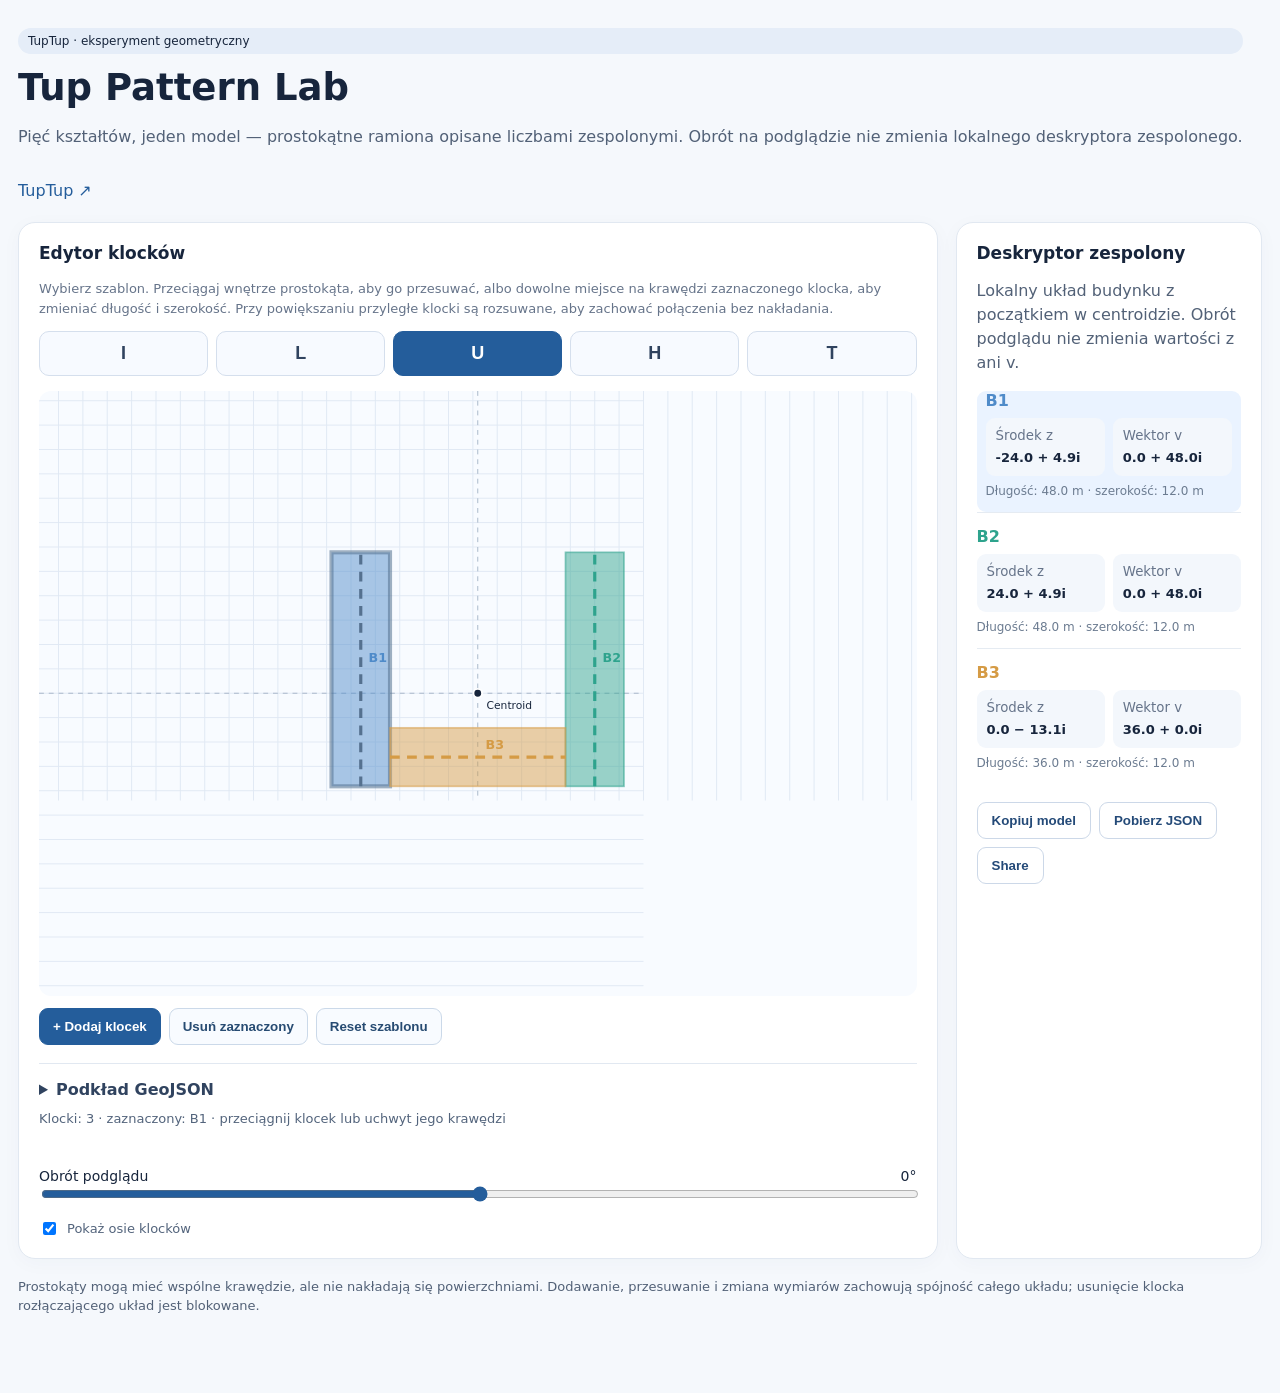
==== pattern-lab/index.html @ 8e028d1f "Add optional subtle GeoJSON polygon background overlay with paste and visibility toggle" ====
<!doctype html>
<html lang="pl"><head><meta charset="utf-8"><meta name="viewport" content="width=device-width,initial-scale=1">
<title>Tup Pattern Lab — klocki zespolone</title>
<style>
:root{font-family:system-ui,-apple-system,Segoe UI,sans-serif;color:#17253c;background:#f5f8fc}*{box-sizing:border-box}body{margin:0}.wrap{max-width:1600px;margin:auto;padding:28px 18px 64px}header{display:flex;align-items:baseline;justify-content:space-between;gap:16px;flex-wrap:wrap}h1{font-size:clamp(25px,4vw,37px);margin:12px 0 5px}p{color:#526177;line-height:1.5}a{color:#245d9b;text-decoration:none}.tag{font-size:12px;background:#e5edf8;padding:6px 10px;border-radius:100px}.layout{display:grid;grid-template-columns:minmax(0,3fr) minmax(290px,1fr);gap:18px;margin-top:22px}.card{background:#fff;border:1px solid #e1e8f1;border-radius:17px;padding:20px;box-shadow:0 4px 20px #1b355b08}.card h2{font-size:17px;margin:0 0 16px}.tabs{display:grid;grid-template-columns:repeat(5,1fr);gap:8px;margin-bottom:15px}.tabs button{border:1px solid #d5dfed;background:#f7faff;padding:11px 4px;border-radius:10px;font-weight:700;font-size:18px;cursor:pointer;color:#30435f}.tabs button.active{background:#245d9b;color:white;border-color:#245d9b}svg{display:block;width:100%;height:auto;-webkit-user-select:none;user-select:none;-webkit-touch-callout:none;min-height:480px;border-radius:12px;background:#f8fbff}.line{display:flex;justify-content:space-between;gap:12px;margin:19px 0 7px;font-size:14px}.line output{font-variant-numeric:tabular-nums;color:#245d9b;font-weight:700}input[type=range]{width:100%;accent-color:#245d9b}label{cursor:pointer}.check{display:flex;align-items:center;gap:8px;margin-top:13px;color:#53647c;font-size:13px}.block{border-top:1px solid #e5ebf2;padding:14px 0}.block:first-child{border-top:0;padding-top:0}.block strong{display:block;margin-bottom:8px}.data{display:grid;grid-template-columns:1fr 1fr;gap:8px}.datum{background:#f3f7fc;border-radius:9px;padding:10px;min-width:0}.datum small{display:block;color:#66748a;margin-bottom:4px}.datum span{font-size:13px;font-weight:650;overflow-wrap:anywhere}.muted{font-size:12px;color:#6c7c91;margin-top:8px}.btn{border:1px solid #ccd8e8;background:#fff;border-radius:9px;padding:10px 14px;cursor:pointer;color:#244a78;font-weight:600}.actions{display:flex;gap:8px;flex-wrap:wrap;margin-top:18px}.foot{font-size:13px;margin-top:18px}@media(max-width:750px){.layout{grid-template-columns:1fr}.wrap{padding-top:16px}.card{padding:16px}}
.toolrow{display:flex;flex-wrap:wrap;gap:8px;margin:12px 0}.toolrow button{border:1px solid #cbd9e9;background:#f8fbff;border-radius:9px;padding:10px 13px;cursor:pointer;color:#274b72;font-weight:650}.toolrow button.primary{background:#245d9b;color:white;border-color:#245d9b}.toolrow button:disabled{opacity:.4;cursor:not-allowed}#scene{touch-action:none;user-select:none;-webkit-user-select:none;cursor:default}#scene *{user-select:none;-webkit-user-select:none}::selection{background:transparent}#scene [data-id]{cursor:grab}#scene.dragging [data-id]{cursor:grabbing}#scene [data-resize]{cursor:ew-resize}#scene [data-resize="n"],#scene [data-resize="s"]{cursor:ns-resize}#scene [data-resize="e"],#scene [data-resize="w"]{cursor:ew-resize}.help{font-size:13px;color:#66748a}.status{font-size:12px;min-height:18px;color:#9c5c16}.value-active{background:#eaf3ff;border-radius:9px;padding-left:9px!important;padding-right:9px!important}.sliderline{display:flex;justify-content:space-between;font-size:14px;margin-top:12px}.selection{font-size:13px;color:#53647c;margin:12px 0}
.geo-panel{margin-top:18px;border-top:1px solid #e1e8f1;padding-top:16px}.geo-panel summary{cursor:pointer;font-weight:650;color:#30435f}.geo-panel textarea{width:100%;min-height:115px;resize:vertical;border:1px solid #d5dfed;border-radius:9px;padding:10px;margin-top:12px;font:12px/1.45 ui-monospace,monospace;background:#fbfcfe}.geo-panel .check{margin:10px 0}.geo-panel .toolrow{margin:8px 0}.geo-hint{font-size:12px;color:#6b7c90}
</style></head><body><div class="wrap">
<header><div><div class="tag">TupTup · eksperyment geometryczny</div><h1>Tup Pattern Lab</h1><p>Pięć kształtów, jeden model — prostokątne ramiona opisane liczbami zespolonymi. Obrót na podglądzie nie zmienia lokalnego deskryptora zespolonego.</p></div><a href="../">TupTup ↗</a></header>
<div class="layout"><section class="card"><h2>Edytor klocków</h2>
<p class="help">Wybierz szablon. Przeciągaj wnętrze prostokąta, aby go przesuwać, albo dowolne miejsce na krawędzi zaznaczonego klocka, aby zmieniać długość i szerokość. Przy powiększaniu przyległe klocki są rozsuwane, aby zachować połączenia bez nakładania.</p>
<div class="tabs" id="tabs"></div>
<svg id="scene" viewBox="0 0 900 620" role="img" aria-label="Edytor rzutu budynku: przeciągaj klocki"></svg>
<div class="toolrow"><button class="primary" id="add">+ Dodaj klocek</button><button id="remove">Usuń zaznaczony</button><button id="reset">Reset szablonu</button></div>
<details class="geo-panel"><summary>Podkład GeoJSON</summary>
<p class="geo-hint">Wklej GeoJSON (Polygon, MultiPolygon, Feature lub FeatureCollection). Geometria zostanie wycentrowana i pokazana w skali metrów, w delikatnej szarości.</p>
<textarea id="geo-input" spellcheck="false" placeholder='Wklej tutaj GeoJSON…'></textarea>
<div class="toolrow"><button id="geo-load">Wczytaj podkład</button><button id="geo-clear">Usuń podkład</button></div>
<label class="check"><input type="checkbox" id="geo-visible" checked> Pokaż podkład</label>
<div class="geo-hint" id="geo-status" aria-live="polite">Brak podkładu.</div>
</details><div class="selection" id="selection"></div><div class="status" id="status" aria-live="polite"></div>
<div class="sliderline"><label for="angle">Obrót podglądu</label><output id="angleValue">0°</output></div>
<input id="angle" type="range" min="-180" max="180" step="1" value="0">
<label class="check"><input id="axes" type="checkbox" checked> Pokaż osie klocków</label>
</section><section class="card"><h2>Deskryptor zespolony</h2><p>Lokalny układ budynku z początkiem w centroidzie. Obrót podglądu nie zmienia wartości z ani v.</p>
<div id="values"></div><div class="actions"><button class="btn" id="copy">Kopiuj model</button><button class="btn" id="json">Pobierz JSON</button><button class="btn" id="share">Share</button></div></section></div>
<p class="foot">Prostokąty mogą mieć wspólne krawędzie, ale nie nakładają się powierzchniami. Dodawanie, przesuwanie i zmiana wymiarów zachowują spójność całego układu; usunięcie klocka rozłączającego układ jest blokowane.</p>
<script>
const templates={
I:[[-6,-24,12,48]],
L:[[-24,-24,12,48],[-12,-24,36,12]],
U:[[-30,-24,12,48],[18,-24,12,48],[-18,-24,36,12]],
H:[[-30,-24,12,48],[18,-24,12,48],[-18,-6,36,12]],
T:[[-6,-24,12,36],[-30,12,60,12]]
};
const colors=['#4f8bc9','#2ea38d','#d59b45','#9565bc','#d67c83','#47a5b6','#8b9c4a'];
let blocks=[],selected=null,nextId=1,shape='U',angle=0,axes=true,drag=null,scale=3,geoRings=[],geoVisible=true;
const svg=document.getElementById('scene');
const fmt=n=>(Math.abs(n)<.05?0:n).toFixed(1);
const complex=(x,y)=>fmt(x)+(y<-.05?' − ':' + ')+fmt(Math.abs(y))+'i';
const eps=1e-6;
function rect(x,y,w,h){return {id:nextId++,x,y,w,h};}
function load(name){shape=name;nextId=1;blocks=templates[name].map(p=>rect(...p));selected=blocks[0].id;drag=null;notice('');render();}
function overlap(a,b){return Math.min(a.x+a.w,b.x+b.w)-Math.max(a.x,b.x)>eps&&Math.min(a.y+a.h,b.y+b.h)-Math.max(a.y,b.y)>eps;}
function adjacent(a,b){const v=Math.min(a.y+a.h,b.y+b.h)-Math.max(a.y,b.y),h=Math.min(a.x+a.w,b.x+b.w)-Math.max(a.x,b.x);
return (v>eps&&(Math.abs(a.x+a.w-b.x)<eps||Math.abs(b.x+b.w-a.x)<eps))||(h>eps&&(Math.abs(a.y+a.h-b.y)<eps||Math.abs(b.y+b.h-a.y)<eps));}
function valid(items){for(let i=0;i<items.length;i++)for(let j=i+1;j<items.length;j++)if(overlap(items[i],items[j]))return false;
if(!items.length)return false;
const seen=new Set([items[0].id]),queue=[items[0]];
while(queue.length){const a=queue.shift();for(const b of items)if(!seen.has(b.id)&&adjacent(a,b)){seen.add(b.id);queue.push(b);}}
return seen.size===items.length;}
function centroid(){let area=0,x=0,y=0;for(const b of blocks){const a=b.w*b.h;area+=a;x+=(b.x+b.w/2)*a;y+=(b.y+b.h/2)*a;}return {x:x/area,y:y/area};}
function model(){const c=centroid();return blocks.map(b=>{const horizontal=b.w>=b.h;return {id:b.id,z:{re:b.x+b.w/2-c.x,im:b.y+b.h/2-c.y},v:{re:horizontal?b.w:0,im:horizontal?0:b.h},width:horizontal?b.h:b.w,rectangle:{x:b.x,y:b.y,w:b.w,h:b.h}};});}
function candidates(moving,others,tx,ty){
const out=[];const push=(x,y)=>{const item={...moving,x,y};if(valid([...others,item]))out.push({x,y,score:(x-tx)**2+(y-ty)**2});};
for(const b of others){
const minY=b.y-moving.h+0.5,maxY=b.y+b.h-0.5;
const minX=b.x-moving.w+0.5,maxX=b.x+b.w-0.5;
if(minY<=maxY){push(b.x-moving.w,Math.max(minY,Math.min(maxY,ty)));push(b.x+b.w,Math.max(minY,Math.min(maxY,ty)));}
if(minX<=maxX){push(Math.max(minX,Math.min(maxX,tx)),b.y-moving.h);push(Math.max(minX,Math.min(maxX,tx)),b.y+b.h);}
}
out.sort((a,b)=>a.score-b.score);return out;
}
function resizeWithPush(originals,id,edge,candidate){
const initial=originals.find(b=>b.id===id),dx=edge==='e'?candidate.w-initial.w:edge==='w'?candidate.x-initial.x:0,dy=edge==='n'?candidate.h-initial.h:edge==='s'?candidate.y-initial.y:0;
const delta=edge==='e'?dx:edge==='w'?dx:edge==='n'?dy:dy;
const axis=(edge==='e'||edge==='w')?'x':'y';
const movingFace=edge==='e'?initial.x+initial.w:edge==='w'?initial.x:edge==='n'?initial.y+initial.h:initial.y;
const side=edge==='e'||edge==='n'?1:-1;
const others=originals.filter(b=>b.id!==id);
const moved=new Set();
const queue=[];
const faceTouch=b=>{
const span=axis==='x'?Math.min(initial.y+initial.h,b.y+b.h)-Math.max(initial.y,b.y):Math.min(initial.x+initial.w,b.x+b.w)-Math.max(initial.x,b.x);
const near=axis==='x'?(side>0?b.x:b.x+b.w):(side>0?b.y:b.y+b.h);
return span>eps&&Math.abs(near-movingFace)<eps;
};
for(const b of others)if(faceTouch(b)){moved.add(b.id);queue.push(b);}
while(queue.length){const current=queue.shift();for(const b of others){if(moved.has(b.id))continue;if(adjacent(current,b)){moved.add(b.id);queue.push(b);}}}
const result=originals.map(b=>b.id===id?{...candidate}:{...b,[axis]:b[axis]+(moved.has(b.id)?delta:0)});
return valid(result)?result:null;
}
function notice(t){document.getElementById('status').textContent=t;}
function color(i){return colors[i%colors.length];}
function parseGeoJSON(text){
if(text.length>2000000)throw Error('Plik jest zbyt duży (limit 2 MB).');
const root=JSON.parse(text),rings=[];
function visit(g){if(!g)return;
switch(g.type){
case 'FeatureCollection':(g.features||[]).forEach(visit);break;
case 'Feature':visit(g.geometry);break;
case 'GeometryCollection':(g.geometries||[]).forEach(visit);break;
case 'Polygon':(g.coordinates||[]).forEach(r=>rings.push(r));break;
case 'MultiPolygon':(g.coordinates||[]).forEach(poly=>poly.forEach(r=>rings.push(r)));break;
default:throw Error('Obsługiwane są wyłącznie geometrie poligonowe.');
}}
visit(root);
if(!rings.length)throw Error('Brak poligonów.');
const all=rings.flat();if(all.length>20000)throw Error('Za dużo punktów (limit 20 000).');
if(all.some(p=>!Array.isArray(p)||p.length<2||!Number.isFinite(p[0])||!Number.isFinite(p[1])))throw Error('Nieprawidłowe współrzędne.');
const minX=Math.min(...all.map(p=>p[0])),maxX=Math.max(...all.map(p=>p[0])),minY=Math.min(...all.map(p=>p[1])),maxY=Math.max(...all.map(p=>p[1]));
const geographic=minX>=-180&&maxX<=180&&minY>=-90&&maxY<=90;
const lat=(minY+maxY)/2*Math.PI/180,fx=geographic?111320*Math.cos(lat):1,fy=geographic?111320:1,cx=(minX+maxX)/2,cy=(minY+maxY)/2;
const result=rings.map(r=>r.map(p=>({x:(p[0]-cx)*fx,y:(p[1]-cy)*fy})));
if(result.some(r=>r.length<3))throw Error('Poligon wymaga co najmniej trzech punktów.');
return result;
}
function geoBounds(){return geoRings.flat();}
document.getElementById('geo-load').onclick=()=>{try{const rings=parseGeoJSON(document.getElementById('geo-input').value);geoRings=rings;geoVisible=true;document.getElementById('geo-visible').checked=true;document.getElementById('geo-status').textContent='Wczytano '+rings.length+' pierścieni. Podkład wycentrowany względem centroidu budynku.';draw();}catch(e){document.getElementById('geo-status').textContent='Błąd: '+e.message;}};
document.getElementById('geo-clear').onclick=()=>{geoRings=[];document.getElementById('geo-input').value='';document.getElementById('geo-status').textContent='Brak podkładu.';draw();};
document.getElementById('geo-visible').onchange=e=>{geoVisible=e.target.checked;draw();};
function draw(){
const c=centroid(),a=angle*Math.PI/180,cs=Math.cos(a),sn=Math.sin(a);
const points=blocks.flatMap(b=>[[b.x,b.y],[b.x+b.w,b.y],[b.x+b.w,b.y+b.h],[b.x,b.y+b.h]].map(([x,y])=>{x-=c.x;y-=c.y;return [x*cs-y*sn,x*sn+y*cs];}));
const overlayPoints=geoVisible?geoBounds().map(p=>[p.x*cs-p.y*sn,p.x*sn+p.y*cs]):[];
const extent=Math.max(40,...points.concat(overlayPoints).flatMap(p=>[Math.abs(p[0])*1.15,Math.abs(p[1])*1.15]));
scale=Math.min(5,275/extent);
let parts=[];
for(let x=20;x<900;x+=25)parts.push('<line x1="'+x+'" y1="0" x2="'+x+'" y2="420" stroke="#e1e9f4"/>');
for(let y=10;y<620;y+=25)parts.push('<line x1="0" y1="'+y+'" x2="620" y2="'+y+'" stroke="#e1e9f4"/>');
parts.push('<line x1="450" y1="0" x2="450" y2="420" stroke="#aab9ca" stroke-dasharray="5 5"/><line x1="0" y1="310" x2="620" y2="310" stroke="#aab9ca" stroke-dasharray="5 5"/>');
parts.push('<g transform="translate(450 310) scale('+scale+' '+(-scale)+') rotate('+angle+') translate('+(-c.x)+' '+(-c.y)+')">');
if(geoVisible&&geoRings.length){
const paths=geoRings.map(r=>r.map((p,i)=>(i?'L':'M')+(p.x+c.x)+' '+(p.y+c.y)).join(' ')+' Z').join(' ');
parts.push('<path d="'+paths+'" fill="#9ca3af" fill-opacity=".13" fill-rule="evenodd" stroke="#8b929c" stroke-opacity=".5" stroke-width=".65" pointer-events="none"/>');
}
blocks.forEach((b,i)=>{const stroke=selected===b.id?'#55718f':color(i),sw=selected===b.id?.85:.35;
parts.push('<rect data-id="'+b.id+'" x="'+b.x+'" y="'+b.y+'" width="'+b.w+'" height="'+b.h+'" fill="'+color(i)+'" fill-opacity=".48" stroke="'+stroke+'" stroke-opacity=".55" stroke-width="'+sw+'"/>');
if(axes){const x=b.x+b.w/2,y=b.y+b.h/2;
parts.push('<line x1="'+(b.w>=b.h?b.x:x)+'" y1="'+(b.w>=b.h?y:b.y)+'" x2="'+(b.w>=b.h?b.x+b.w:x)+'" y2="'+(b.w>=b.h?y:b.y+b.h)+'" stroke="'+stroke+'" stroke-width=".65" stroke-dasharray="2 1.5" pointer-events="none"/>');}
});
const active=blocks.find(b=>b.id===selected);
if(active){const b=active,hit=18/scale;
const edges=[['w',b.x,b.y,b.x,b.y+b.h],['e',b.x+b.w,b.y,b.x+b.w,b.y+b.h],['s',b.x,b.y,b.x+b.w,b.y],['n',b.x,b.y+b.h,b.x+b.w,b.y+b.h]];
for(const [edge,x1,y1,x2,y2] of edges){
parts.push('<line data-resize="'+edge+'" data-id="'+b.id+'" x1="'+x1+'" y1="'+y1+'" x2="'+x2+'" y2="'+y2+'" stroke="transparent" stroke-width="'+hit+'" pointer-events="stroke"/>');
}
}
parts.push('</g>');
blocks.forEach((b,i)=>{const x=b.x+b.w/2-c.x,y=b.y+b.h/2-c.y,rx=x*cs-y*sn,ry=x*sn+y*cs;parts.push('<text x="'+(450+rx*scale+8)+'" y="'+(310-ry*scale-8)+'" font-size="13" font-weight="700" fill="'+color(i)+'" pointer-events="none">B'+b.id+'</text>');});
parts.push('<circle cx="450" cy="310" r="4.5" fill="#17253c" stroke="white" stroke-width="2" pointer-events="none"/><text x="459" y="326" font-size="11" fill="#17253c">Centroid</text>');
svg.innerHTML=parts.join('');
}
function render(){document.getElementById('tabs').innerHTML=Object.keys(templates).map(k=>'<button type="button" data-shape="'+k+'" class="'+(shape===k?'active':'')+'">'+k+'</button>').join('');
document.querySelectorAll('[data-shape]').forEach(b=>b.onclick=()=>load(b.dataset.shape));
document.getElementById('selection').textContent='Klocki: '+blocks.length+' · zaznaczony: B'+selected+' · przeciągnij klocek lub uchwyt jego krawędzi';
document.getElementById('remove').disabled=blocks.length===1;
document.getElementById('angleValue').textContent=angle+'°';
document.getElementById('values').innerHTML=model().map((b,i)=>'<div class="block '+(selected===b.id?'value-active':'')+'"><strong style="color:'+color(i)+'">B'+b.id+'</strong><div class="data"><div class="datum"><small>Środek z</small><span>'+complex(b.z.re,b.z.im)+'</span></div><div class="datum"><small>Wektor v</small><span>'+complex(b.v.re,b.v.im)+'</span></div></div><div class="muted">Długość: '+fmt(Math.hypot(b.v.re,b.v.im))+' m · szerokość: '+fmt(b.width)+' m</div></div>').join('');
draw();}
function point(e,frame){const r=svg.getBoundingClientRect(),sx=(e.clientX-r.left)*900/r.width,sy=(e.clientY-r.top)*620/r.height,c=frame?.center||centroid(),zoom=frame?.scale||scale,x=(sx-450)/zoom,y=-(sy-310)/zoom,a=-(frame?.angle??angle)*Math.PI/180;return {x:x*Math.cos(a)-y*Math.sin(a)+c.x,y:x*Math.sin(a)+y*Math.cos(a)+c.y};}
svg.addEventListener('dragstart',e=>e.preventDefault());
svg.addEventListener('selectstart',e=>e.preventDefault());
svg.addEventListener('pointerdown',e=>{e.preventDefault();const id=Number(e.target.getAttribute('data-id'));if(!id)return;const b=blocks.find(v=>v.id===id);selected=id;const frame={center:centroid(),scale,angle};const p=point(e,frame),edge=e.target.getAttribute('data-resize');
drag={id,frame,start:p,original:{...b},startBlocks:blocks.map(v=>({...v})),mode:edge?'resize':'move',edge,dx:p.x-b.x,dy:p.y-b.y};
svg.setPointerCapture(e.pointerId);svg.classList.add('dragging');notice('');render();});
svg.addEventListener('pointermove',e=>{if(!drag)return;const p=point(e,drag.frame),b=blocks.find(v=>v.id===drag.id),others=blocks.filter(v=>v.id!==b.id);
if(drag.mode==='resize'){
const original=drag.original,deltaX=p.x-drag.start.x,deltaY=p.y-drag.start.y,min=4,step=0.5;
const snap=n=>Math.round(n/step)*step;
const candidate={...original};
switch(drag.edge){
case 'e':candidate.w=Math.max(min,snap(original.w+deltaX));break;
case 'w':candidate.w=Math.max(min,snap(original.w-deltaX));candidate.x=original.x+original.w-candidate.w;break;
case 'n':candidate.h=Math.max(min,snap(original.h+deltaY));break;
case 's':candidate.h=Math.max(min,snap(original.h-deltaY));candidate.y=original.y+original.h-candidate.h;break;
}
const direct=drag.startBlocks.map(v=>v.id===b.id?candidate:{...v});
const updated=valid(direct)?direct:resizeWithPush(drag.startBlocks,b.id,drag.edge,candidate);
if(updated){blocks=updated;notice('');render();}else notice('Nie można zmienić wymiaru bez rozłączenia lub nałożenia klocków.');
return;
}
if(!others.length)return;
const opts=candidates(b,others,p.x-drag.dx,p.y-drag.dy);
if(opts.length){b.x=opts[0].x;b.y=opts[0].y;render();}else notice('Nie można przesunąć: klocki muszą pozostać połączone i nie mogą nachodzić na siebie.');
});
function endDrag(){drag=null;svg.classList.remove('dragging');}
svg.addEventListener('pointerup',endDrag);svg.addEventListener('pointercancel',endDrag);svg.addEventListener('lostpointercapture',endDrag);
document.getElementById('add').onclick=()=>{const base=blocks.find(b=>b.id===selected)||blocks[blocks.length-1],newBlock=rect(base.x+base.w,base.y,12,24);const opts=candidates(newBlock,blocks,newBlock.x,newBlock.y);if(!opts.length){nextId--;notice('Nie znaleziono miejsca na nowy klocek.');return;}newBlock.x=opts[0].x;newBlock.y=opts[0].y;blocks.push(newBlock);selected=newBlock.id;notice('Dodano klocek B'+selected);render();};
document.getElementById('remove').onclick=()=>{if(blocks.length<=1)return;const rest=blocks.filter(b=>b.id!==selected);if(!valid(rest)){notice('Nie można usunąć: pozostałe klocki straciłyby połączenie.');return;}blocks=rest;selected=blocks[0].id;notice('Usunięto klocek.');render();};
document.getElementById('reset').onclick=()=>load(shape);
document.getElementById('angle').oninput=e=>{angle=Number(e.target.value);render();};
document.getElementById('axes').onchange=e=>{axes=e.target.checked;draw();};
document.getElementById('copy').onclick=async()=>{const text=model().map(b=>'B'+b.id+': z='+complex(b.z.re,b.z.im)+', v='+complex(b.v.re,b.v.im)+', w='+b.width).join('\n');try{await navigator.clipboard.writeText(text);notice('Skopiowano model.');}catch{window.prompt('Skopiuj model:',text);}};
document.getElementById('json').onclick=()=>{const data=JSON.stringify({template:shape,blocks:model()},null,2),url=URL.createObjectURL(new Blob([data],{type:'application/json'})),a=document.createElement('a');a.href=url;a.download='tup-pattern.json';a.click();setTimeout(()=>URL.revokeObjectURL(url),1000);};
load('U');
function encodePattern(){return '1;'+model().map(b=>[b.z.re,b.z.im,b.v.re,b.v.im,b.width].map(n=>Number(n.toFixed(8))).join(',')).join(';');}
function decodePattern(){
const raw=decodeURIComponent(location.hash.slice(3)),parts=raw.split(';');
if(parts.shift()!=='1'||parts.length<1||parts.length>100)throw Error('Nieprawidłowy format');
const items=parts.map((p,i)=>{const a=p.split(',').map(Number);if(a.length!==5||a.some(n=>!Number.isFinite(n)||Math.abs(n)>100000))throw Error('Nieprawidłowe dane');const [x,y,vx,vy,width]=a;if(width<4||(Math.abs(vx)>1e-7)===(Math.abs(vy)>1e-7))throw Error('Nieprawidłowy wektor');const w=vx?Math.abs(vx):width,h=vy?Math.abs(vy):width;return {id:i+1,x:x-w/2,y:y-h/2,w,h};});
if(!valid(items))throw Error('Układ nie jest spójny');blocks=items;nextId=items.length+1;selected=items[0].id;shape='custom';angle=0;render();notice('Wczytano układ z linku.');
}
function readPattern(){if(location.hash.startsWith('#p='))try{decodePattern();}catch(e){notice('Błąd linku: '+e.message);}}
document.getElementById('share').onclick=async()=>{const u=new URL(location.href);u.hash='p='+encodeURIComponent(encodePattern());history.replaceState(null,'',u.href);try{if(navigator.share)await navigator.share({title:'Tup Pattern Lab',url:u.href});else await navigator.clipboard.writeText(u.href);notice('Link gotowy do udostępnienia.');}catch(e){if(e.name!=='AbortError')prompt('Skopiuj link:',u.href);}};
window.addEventListener('hashchange',readPattern);
readPattern();
</script></body></html>
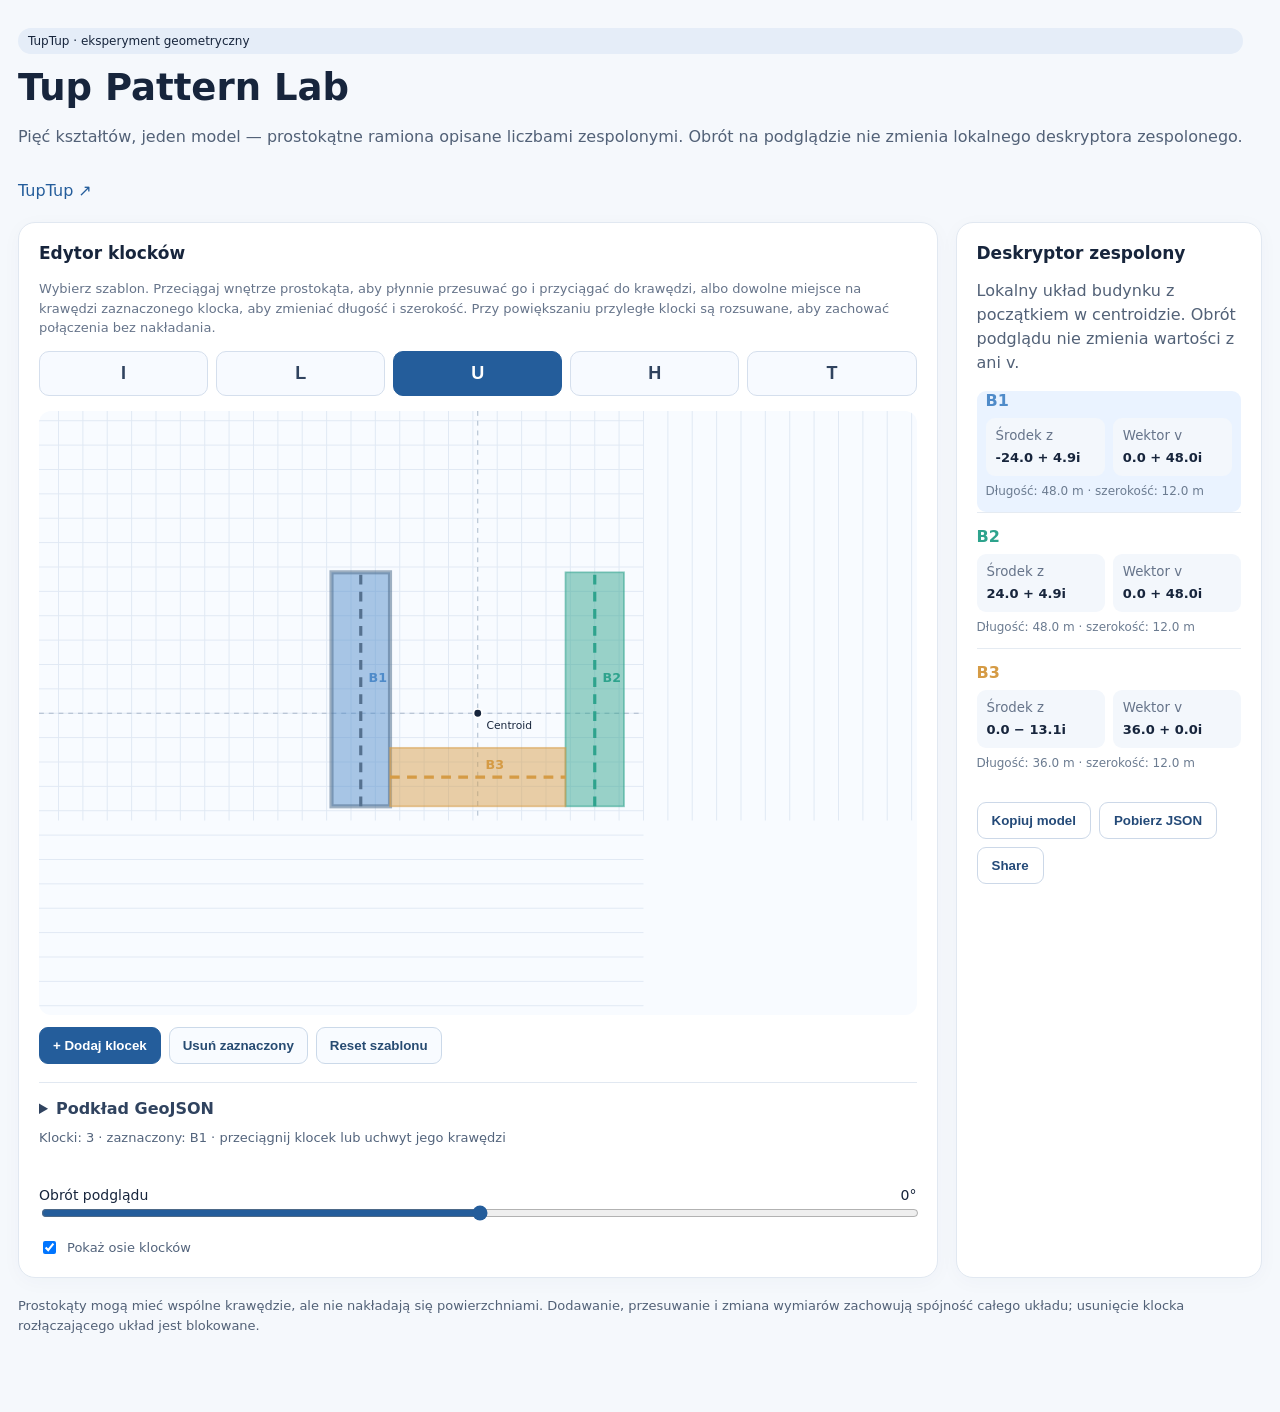
==== commit 7a4e2a81: "Improve block dragging with stable viewport and smoother edge snapping" ====
--- a/pattern-lab/index.html
+++ b/pattern-lab/index.html
@@ -8,7 +8,7 @@
 </style></head><body><div class="wrap">
 <header><div><div class="tag">TupTup · eksperyment geometryczny</div><h1>Tup Pattern Lab</h1><p>Pięć kształtów, jeden model — prostokątne ramiona opisane liczbami zespolonymi. Obrót na podglądzie nie zmienia lokalnego deskryptora zespolonego.</p></div><a href="../">TupTup ↗</a></header>
 <div class="layout"><section class="card"><h2>Edytor klocków</h2>
-<p class="help">Wybierz szablon. Przeciągaj wnętrze prostokąta, aby go przesuwać, albo dowolne miejsce na krawędzi zaznaczonego klocka, aby zmieniać długość i szerokość. Przy powiększaniu przyległe klocki są rozsuwane, aby zachować połączenia bez nakładania.</p>
+<p class="help">Wybierz szablon. Przeciągaj wnętrze prostokąta, aby płynnie przesuwać go i przyciągać do krawędzi, albo dowolne miejsce na krawędzi zaznaczonego klocka, aby zmieniać długość i szerokość. Przy powiększaniu przyległe klocki są rozsuwane, aby zachować połączenia bez nakładania.</p>
 <div class="tabs" id="tabs"></div>
 <svg id="scene" viewBox="0 0 900 620" role="img" aria-label="Edytor rzutu budynku: przeciągaj klocki"></svg>
 <div class="toolrow"><button class="primary" id="add">+ Dodaj klocek</button><button id="remove">Usuń zaznaczony</button><button id="reset">Reset szablonu</button></div>
@@ -52,12 +52,19 @@
 function centroid(){let area=0,x=0,y=0;for(const b of blocks){const a=b.w*b.h;area+=a;x+=(b.x+b.w/2)*a;y+=(b.y+b.h/2)*a;}return {x:x/area,y:y/area};}
 function model(){const c=centroid();return blocks.map(b=>{const horizontal=b.w>=b.h;return {id:b.id,z:{re:b.x+b.w/2-c.x,im:b.y+b.h/2-c.y},v:{re:horizontal?b.w:0,im:horizontal?0:b.h},width:horizontal?b.h:b.w,rectangle:{x:b.x,y:b.y,w:b.w,h:b.h}};});}
 function candidates(moving,others,tx,ty){
-const out=[];const push=(x,y)=>{const item={...moving,x,y};if(valid([...others,item]))out.push({x,y,score:(x-tx)**2+(y-ty)**2});};
+const out=[],seen=new Set();
+function push(x,y){const key=x.toFixed(5)+','+y.toFixed(5);if(seen.has(key))return;seen.add(key);const item={...moving,x,y};if(valid([...others,item]))out.push({x,y,score:(x-tx)**2+(y-ty)**2});}
 for(const b of others){
-const minY=b.y-moving.h+0.5,maxY=b.y+b.h-0.5;
-const minX=b.x-moving.w+0.5,maxX=b.x+b.w-0.5;
-if(minY<=maxY){push(b.x-moving.w,Math.max(minY,Math.min(maxY,ty)));push(b.x+b.w,Math.max(minY,Math.min(maxY,ty)));}
-if(minX<=maxX){push(Math.max(minX,Math.min(maxX,tx)),b.y-moving.h);push(Math.max(minX,Math.min(maxX,tx)),b.y+b.h);}
+const minY=b.y-moving.h+0.01,maxY=b.y+b.h-0.01;
+const minX=b.x-moving.w+0.01,maxX=b.x+b.w-0.01;
+if(minY<=maxY)for(const x of [b.x-moving.w,b.x+b.w]){
+push(x,Math.max(minY,Math.min(maxY,ty)));
+for(const y of [b.y,b.y+b.h-moving.h,minY,maxY])if(y>=minY&&y<=maxY)push(x,y);
+}
+if(minX<=maxX)for(const y of [b.y-moving.h,b.y+b.h]){
+push(Math.max(minX,Math.min(maxX,tx)),y);
+for(const x of [b.x,b.x+b.w-moving.w,minX,maxX])if(x>=minX&&x<=maxX)push(x,y);
+}
 }
 out.sort((a,b)=>a.score-b.score);return out;
 }
@@ -110,11 +117,11 @@
 document.getElementById('geo-clear').onclick=()=>{geoRings=[];document.getElementById('geo-input').value='';document.getElementById('geo-status').textContent='Brak podkładu.';draw();};
 document.getElementById('geo-visible').onchange=e=>{geoVisible=e.target.checked;draw();};
 function draw(){
-const c=centroid(),a=angle*Math.PI/180,cs=Math.cos(a),sn=Math.sin(a);
+const c=drag?.frame?.center||centroid(),a=angle*Math.PI/180,cs=Math.cos(a),sn=Math.sin(a);
 const points=blocks.flatMap(b=>[[b.x,b.y],[b.x+b.w,b.y],[b.x+b.w,b.y+b.h],[b.x,b.y+b.h]].map(([x,y])=>{x-=c.x;y-=c.y;return [x*cs-y*sn,x*sn+y*cs];}));
 const overlayPoints=geoVisible?geoBounds().map(p=>[p.x*cs-p.y*sn,p.x*sn+p.y*cs]):[];
 const extent=Math.max(40,...points.concat(overlayPoints).flatMap(p=>[Math.abs(p[0])*1.15,Math.abs(p[1])*1.15]));
-scale=Math.min(5,275/extent);
+scale=drag?.frame?.scale||Math.min(5,275/extent);
 let parts=[];
 for(let x=20;x<900;x+=25)parts.push('<line x1="'+x+'" y1="0" x2="'+x+'" y2="420" stroke="#e1e9f4"/>');
 for(let y=10;y<620;y+=25)parts.push('<line x1="0" y1="'+y+'" x2="620" y2="'+y+'" stroke="#e1e9f4"/>');
@@ -171,10 +178,12 @@
 return;
 }
 if(!others.length)return;
-const opts=candidates(b,others,p.x-drag.dx,p.y-drag.dy);
-if(opts.length){b.x=opts[0].x;b.y=opts[0].y;render();}else notice('Nie można przesunąć: klocki muszą pozostać połączone i nie mogą nachodzić na siebie.');
+const tx=p.x-drag.dx,ty=p.y-drag.dy;
+const opts=candidates(b,others,tx,ty);
+if(opts.length){const best=opts[0];b.x=best.x;b.y=best.y;notice('');render();}
+else notice('Brak położenia zachowującego spójność klocków.');
 });
-function endDrag(){drag=null;svg.classList.remove('dragging');}
+function endDrag(){if(!drag)return;drag=null;svg.classList.remove('dragging');render();}
 svg.addEventListener('pointerup',endDrag);svg.addEventListener('pointercancel',endDrag);svg.addEventListener('lostpointercapture',endDrag);
 document.getElementById('add').onclick=()=>{const base=blocks.find(b=>b.id===selected)||blocks[blocks.length-1],newBlock=rect(base.x+base.w,base.y,12,24);const opts=candidates(newBlock,blocks,newBlock.x,newBlock.y);if(!opts.length){nextId--;notice('Nie znaleziono miejsca na nowy klocek.');return;}newBlock.x=opts[0].x;newBlock.y=opts[0].y;blocks.push(newBlock);selected=newBlock.id;notice('Dodano klocek B'+selected);render();};
 document.getElementById('remove').onclick=()=>{if(blocks.length<=1)return;const rest=blocks.filter(b=>b.id!==selected);if(!valid(rest)){notice('Nie można usunąć: pozostałe klocki straciłyby połączenie.');return;}blocks=rest;selected=blocks[0].id;notice('Usunięto klocek.');render();};
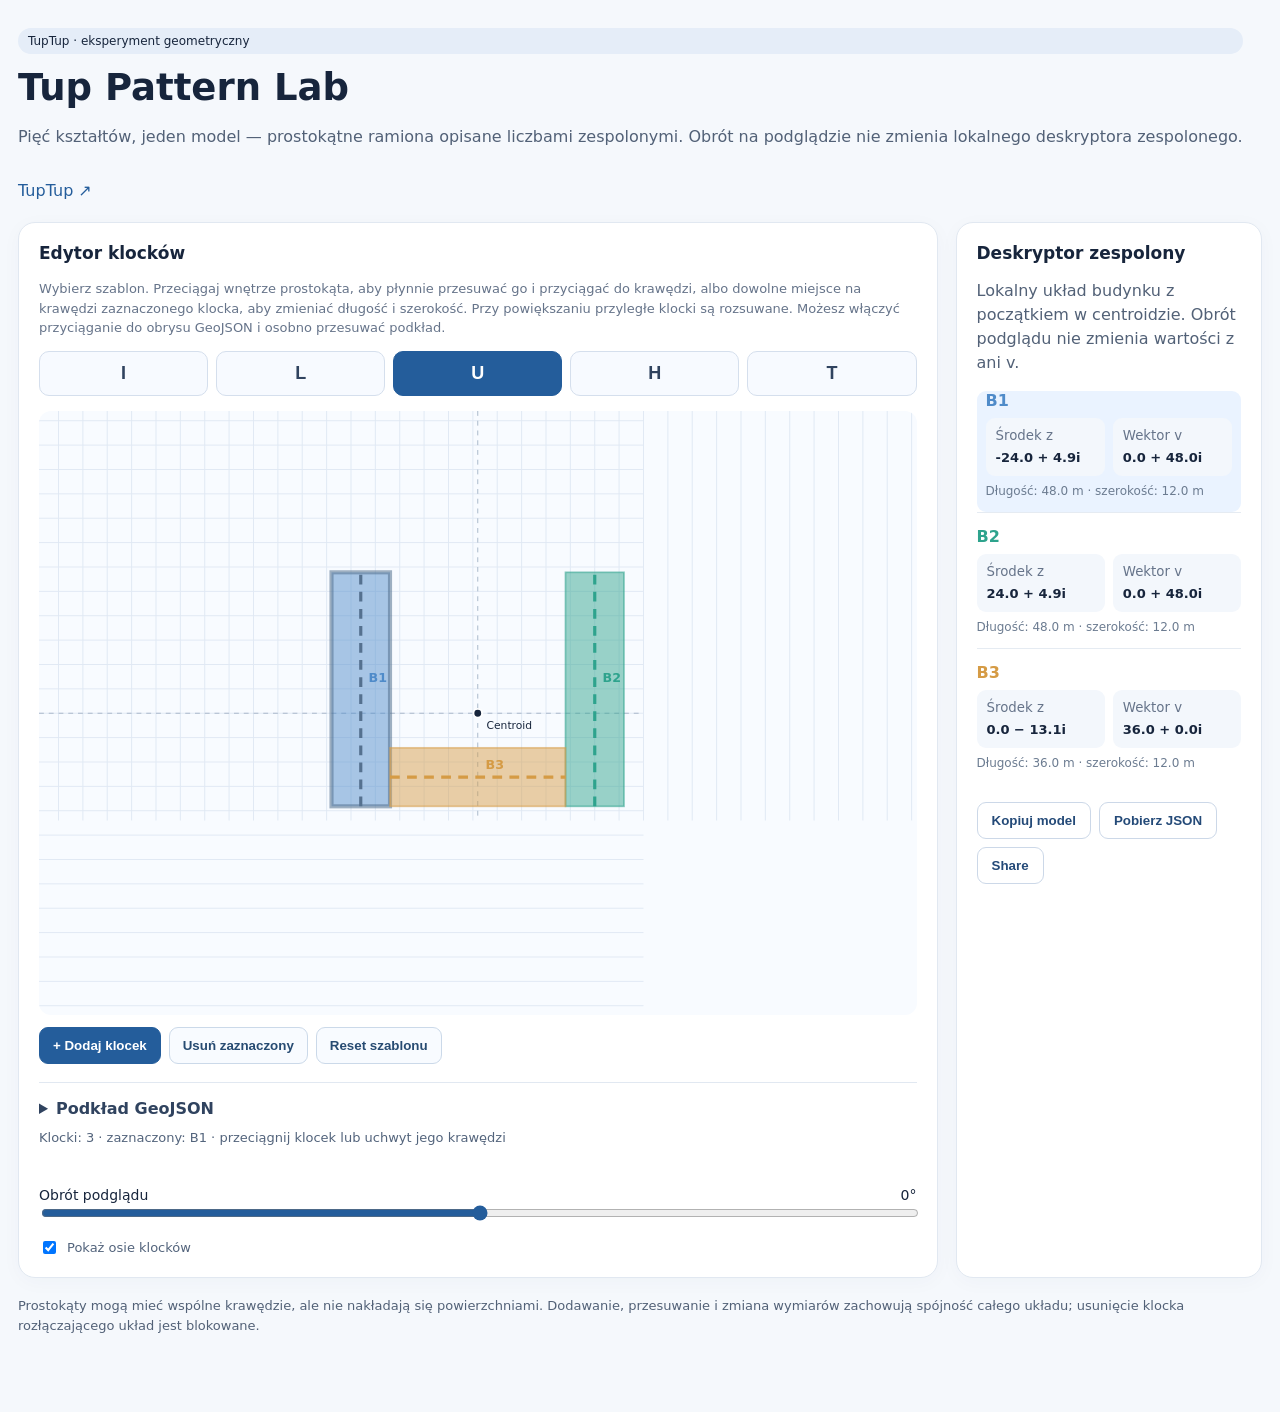
==== commit ba89a03b: "Add GeoJSON edge snapping and draggable overlay positioning" ====
--- a/pattern-lab/index.html
+++ b/pattern-lab/index.html
@@ -8,7 +8,7 @@
 </style></head><body><div class="wrap">
 <header><div><div class="tag">TupTup · eksperyment geometryczny</div><h1>Tup Pattern Lab</h1><p>Pięć kształtów, jeden model — prostokątne ramiona opisane liczbami zespolonymi. Obrót na podglądzie nie zmienia lokalnego deskryptora zespolonego.</p></div><a href="../">TupTup ↗</a></header>
 <div class="layout"><section class="card"><h2>Edytor klocków</h2>
-<p class="help">Wybierz szablon. Przeciągaj wnętrze prostokąta, aby płynnie przesuwać go i przyciągać do krawędzi, albo dowolne miejsce na krawędzi zaznaczonego klocka, aby zmieniać długość i szerokość. Przy powiększaniu przyległe klocki są rozsuwane, aby zachować połączenia bez nakładania.</p>
+<p class="help">Wybierz szablon. Przeciągaj wnętrze prostokąta, aby płynnie przesuwać go i przyciągać do krawędzi, albo dowolne miejsce na krawędzi zaznaczonego klocka, aby zmieniać długość i szerokość. Przy powiększaniu przyległe klocki są rozsuwane. Możesz włączyć przyciąganie do obrysu GeoJSON i osobno przesuwać podkład.</p>
 <div class="tabs" id="tabs"></div>
 <svg id="scene" viewBox="0 0 900 620" role="img" aria-label="Edytor rzutu budynku: przeciągaj klocki"></svg>
 <div class="toolrow"><button class="primary" id="add">+ Dodaj klocek</button><button id="remove">Usuń zaznaczony</button><button id="reset">Reset szablonu</button></div>
@@ -17,6 +17,8 @@
 <textarea id="geo-input" spellcheck="false" placeholder='Wklej tutaj GeoJSON…'></textarea>
 <div class="toolrow"><button id="geo-load">Wczytaj podkład</button><button id="geo-clear">Usuń podkład</button></div>
 <label class="check"><input type="checkbox" id="geo-visible" checked> Pokaż podkład</label>
+<label class="check"><input type="checkbox" id="geo-snap" checked> Przyciągaj klocki do GeoJSON (1 m)</label>
+<label class="check"><input type="checkbox" id="geo-move"> Przesuwaj podkład myszą (tryb podkładu)</label>
 <div class="geo-hint" id="geo-status" aria-live="polite">Brak podkładu.</div>
 </details><div class="selection" id="selection"></div><div class="status" id="status" aria-live="polite"></div>
 <div class="sliderline"><label for="angle">Obrót podglądu</label><output id="angleValue">0°</output></div>
@@ -34,7 +36,7 @@
 T:[[-6,-24,12,36],[-30,12,60,12]]
 };
 const colors=['#4f8bc9','#2ea38d','#d59b45','#9565bc','#d67c83','#47a5b6','#8b9c4a'];
-let blocks=[],selected=null,nextId=1,shape='U',angle=0,axes=true,drag=null,scale=3,geoRings=[],geoVisible=true;
+let blocks=[],selected=null,nextId=1,shape='U',angle=0,axes=true,drag=null,scale=3,geoRings=[],geoVisible=true,geoSnap=true,geoMove=false,geoOffset={x:0,y:0};
 const svg=document.getElementById('scene');
 const fmt=n=>(Math.abs(n)<.05?0:n).toFixed(1);
 const complex=(x,y)=>fmt(x)+(y<-.05?' − ':' + ')+fmt(Math.abs(y))+'i';
@@ -112,10 +114,40 @@
 if(result.some(r=>r.length<3))throw Error('Poligon wymaga co najmniej trzech punktów.');
 return result;
 }
-function geoBounds(){return geoRings.flat();}
-document.getElementById('geo-load').onclick=()=>{try{const rings=parseGeoJSON(document.getElementById('geo-input').value);geoRings=rings;geoVisible=true;document.getElementById('geo-visible').checked=true;document.getElementById('geo-status').textContent='Wczytano '+rings.length+' pierścieni. Podkład wycentrowany względem centroidu budynku.';draw();}catch(e){document.getElementById('geo-status').textContent='Błąd: '+e.message;}};
-document.getElementById('geo-clear').onclick=()=>{geoRings=[];document.getElementById('geo-input').value='';document.getElementById('geo-status').textContent='Brak podkładu.';draw();};
+function geoBounds(){return geoRings.flat().map(p=>({x:p.x+geoOffset.x,y:p.y+geoOffset.y}));}
+function geoSnapRect(candidate,others,edge){
+if(!geoSnap||!geoVisible||!geoRings.length)return candidate;
+const tol=1,segments=[];
+for(const ring of geoRings)for(let i=0;i<ring.length;i++){
+const a=ring[i],b=ring[(i+1)%ring.length];
+segments.push([{x:a.x+geoOffset.x,y:a.y+geoOffset.y},{x:b.x+geoOffset.x,y:b.y+geoOffset.y}]);
+}
+const results=[{...candidate}];
+for(const [a,b] of segments){
+if(Math.abs(a.x-b.x)<0.15){
+const x=(a.x+b.x)/2,min=Math.min(a.y,b.y),max=Math.max(a.y,b.y);
+if(Math.min(candidate.y+candidate.h,max)-Math.max(candidate.y,min)<=0)continue;
+for(const side of ['w','e']){if(edge&&edge!==side)continue;const current=side==='w'?candidate.x:candidate.x+candidate.w,d=x-current;if(Math.abs(d)>tol)continue;
+const next={...candidate};if(edge==='w'){next.x+=d;next.w-=d;}else if(edge==='e')next.w+=d;else next.x+=d;
+if(next.w>=4&&valid([...others,next]))results.push(next);
+}
+}
+if(Math.abs(a.y-b.y)<0.15){
+const y=(a.y+b.y)/2,min=Math.min(a.x,b.x),max=Math.max(a.x,b.x);
+if(Math.min(candidate.x+candidate.w,max)-Math.max(candidate.x,min)<=0)continue;
+for(const side of ['s','n']){if(edge&&edge!==side)continue;const current=side==='s'?candidate.y:candidate.y+candidate.h,d=y-current;if(Math.abs(d)>tol)continue;
+const next={...candidate};if(edge==='s'){next.y+=d;next.h-=d;}else if(edge==='n')next.h+=d;else next.y+=d;
+if(next.h>=4&&valid([...others,next]))results.push(next);
+}
+}
+}
+return results.length>1?results.slice(1).sort((a,b)=>Math.abs(a.x-candidate.x)+Math.abs(a.y-candidate.y)+Math.abs(a.w-candidate.w)+Math.abs(a.h-candidate.h)-Math.abs(b.x-candidate.x)-Math.abs(b.y-candidate.y)-Math.abs(b.w-candidate.w)-Math.abs(b.h-candidate.h))[0]:candidate;
+}
+document.getElementById('geo-load').onclick=()=>{try{const rings=parseGeoJSON(document.getElementById('geo-input').value);geoRings=rings;geoOffset={x:0,y:0};geoVisible=true;document.getElementById('geo-visible').checked=true;document.getElementById('geo-status').textContent='Wczytano '+rings.length+' pierścieni. Podkład wycentrowany względem centroidu budynku.';draw();}catch(e){document.getElementById('geo-status').textContent='Błąd: '+e.message;}};
+document.getElementById('geo-clear').onclick=()=>{geoRings=[];geoOffset={x:0,y:0};document.getElementById('geo-input').value='';document.getElementById('geo-status').textContent='Brak podkładu.';draw();};
 document.getElementById('geo-visible').onchange=e=>{geoVisible=e.target.checked;draw();};
+document.getElementById('geo-snap').onchange=e=>{geoSnap=e.target.checked;};
+document.getElementById('geo-move').onchange=e=>{geoMove=e.target.checked;svg.style.cursor=geoMove?'move':'default';document.getElementById('geo-status').textContent=geoMove?'Przeciągnij puste miejsce na obszarze roboczym, aby przesunąć podkład.':'Tryb edycji klocków.';};
 function draw(){
 const c=drag?.frame?.center||centroid(),a=angle*Math.PI/180,cs=Math.cos(a),sn=Math.sin(a);
 const points=blocks.flatMap(b=>[[b.x,b.y],[b.x+b.w,b.y],[b.x+b.w,b.y+b.h],[b.x,b.y+b.h]].map(([x,y])=>{x-=c.x;y-=c.y;return [x*cs-y*sn,x*sn+y*cs];}));
@@ -128,7 +160,7 @@
 parts.push('<line x1="450" y1="0" x2="450" y2="420" stroke="#aab9ca" stroke-dasharray="5 5"/><line x1="0" y1="310" x2="620" y2="310" stroke="#aab9ca" stroke-dasharray="5 5"/>');
 parts.push('<g transform="translate(450 310) scale('+scale+' '+(-scale)+') rotate('+angle+') translate('+(-c.x)+' '+(-c.y)+')">');
 if(geoVisible&&geoRings.length){
-const paths=geoRings.map(r=>r.map((p,i)=>(i?'L':'M')+(p.x+c.x)+' '+(p.y+c.y)).join(' ')+' Z').join(' ');
+const paths=geoRings.map(r=>r.map((p,i)=>(i?'L':'M')+(p.x+geoOffset.x+c.x)+' '+(p.y+geoOffset.y+c.y)).join(' ')+' Z').join(' ');
 parts.push('<path d="'+paths+'" fill="#9ca3af" fill-opacity=".13" fill-rule="evenodd" stroke="#8b929c" stroke-opacity=".5" stroke-width=".65" pointer-events="none"/>');
 }
 blocks.forEach((b,i)=>{const stroke=selected===b.id?'#55718f':color(i),sw=selected===b.id?.85:.35;
@@ -158,10 +190,10 @@
 function point(e,frame){const r=svg.getBoundingClientRect(),sx=(e.clientX-r.left)*900/r.width,sy=(e.clientY-r.top)*620/r.height,c=frame?.center||centroid(),zoom=frame?.scale||scale,x=(sx-450)/zoom,y=-(sy-310)/zoom,a=-(frame?.angle??angle)*Math.PI/180;return {x:x*Math.cos(a)-y*Math.sin(a)+c.x,y:x*Math.sin(a)+y*Math.cos(a)+c.y};}
 svg.addEventListener('dragstart',e=>e.preventDefault());
 svg.addEventListener('selectstart',e=>e.preventDefault());
-svg.addEventListener('pointerdown',e=>{e.preventDefault();const id=Number(e.target.getAttribute('data-id'));if(!id)return;const b=blocks.find(v=>v.id===id);selected=id;const frame={center:centroid(),scale,angle};const p=point(e,frame),edge=e.target.getAttribute('data-resize');
+svg.addEventListener('pointerdown',e=>{e.preventDefault();const id=Number(e.target.getAttribute('data-id'));if(geoMove&&geoRings.length&&!id){const frame={center:centroid(),scale,angle};drag={mode:'geo',frame,start:point(e,frame),offset:{...geoOffset}};svg.setPointerCapture(e.pointerId);return;}if(!id)return;const b=blocks.find(v=>v.id===id);selected=id;const frame={center:centroid(),scale,angle};const p=point(e,frame),edge=e.target.getAttribute('data-resize');
 drag={id,frame,start:p,original:{...b},startBlocks:blocks.map(v=>({...v})),mode:edge?'resize':'move',edge,dx:p.x-b.x,dy:p.y-b.y};
 svg.setPointerCapture(e.pointerId);svg.classList.add('dragging');notice('');render();});
-svg.addEventListener('pointermove',e=>{if(!drag)return;const p=point(e,drag.frame),b=blocks.find(v=>v.id===drag.id),others=blocks.filter(v=>v.id!==b.id);
+svg.addEventListener('pointermove',e=>{if(!drag)return;const p=point(e,drag.frame);if(drag.mode==='geo'){geoOffset={x:drag.offset.x+p.x-drag.start.x,y:drag.offset.y+p.y-drag.start.y};draw();return;}const b=blocks.find(v=>v.id===drag.id),others=blocks.filter(v=>v.id!==b.id);
 if(drag.mode==='resize'){
 const original=drag.original,deltaX=p.x-drag.start.x,deltaY=p.y-drag.start.y,min=4,step=0.5;
 const snap=n=>Math.round(n/step)*step;
@@ -173,14 +205,14 @@
 case 's':candidate.h=Math.max(min,snap(original.h-deltaY));candidate.y=original.y+original.h-candidate.h;break;
 }
 const direct=drag.startBlocks.map(v=>v.id===b.id?candidate:{...v});
-const updated=valid(direct)?direct:resizeWithPush(drag.startBlocks,b.id,drag.edge,candidate);
+let updated=valid(direct)?direct:resizeWithPush(drag.startBlocks,b.id,drag.edge,candidate);if(updated){const current=updated.find(v=>v.id===b.id),snapped=geoSnapRect(current,updated.filter(v=>v.id!==b.id),drag.edge);if(snapped!==current){const adjusted=updated.map(v=>v.id===b.id?snapped:v);if(valid(adjusted))updated=adjusted;}}
 if(updated){blocks=updated;notice('');render();}else notice('Nie można zmienić wymiaru bez rozłączenia lub nałożenia klocków.');
 return;
 }
 if(!others.length)return;
 const tx=p.x-drag.dx,ty=p.y-drag.dy;
 const opts=candidates(b,others,tx,ty);
-if(opts.length){const best=opts[0];b.x=best.x;b.y=best.y;notice('');render();}
+if(opts.length){const best=opts[0],snapped=geoSnapRect({...b,x:best.x,y:best.y},others,null);b.x=snapped.x;b.y=snapped.y;notice('');render();}
 else notice('Brak położenia zachowującego spójność klocków.');
 });
 function endDrag(){if(!drag)return;drag=null;svg.classList.remove('dragging');render();}
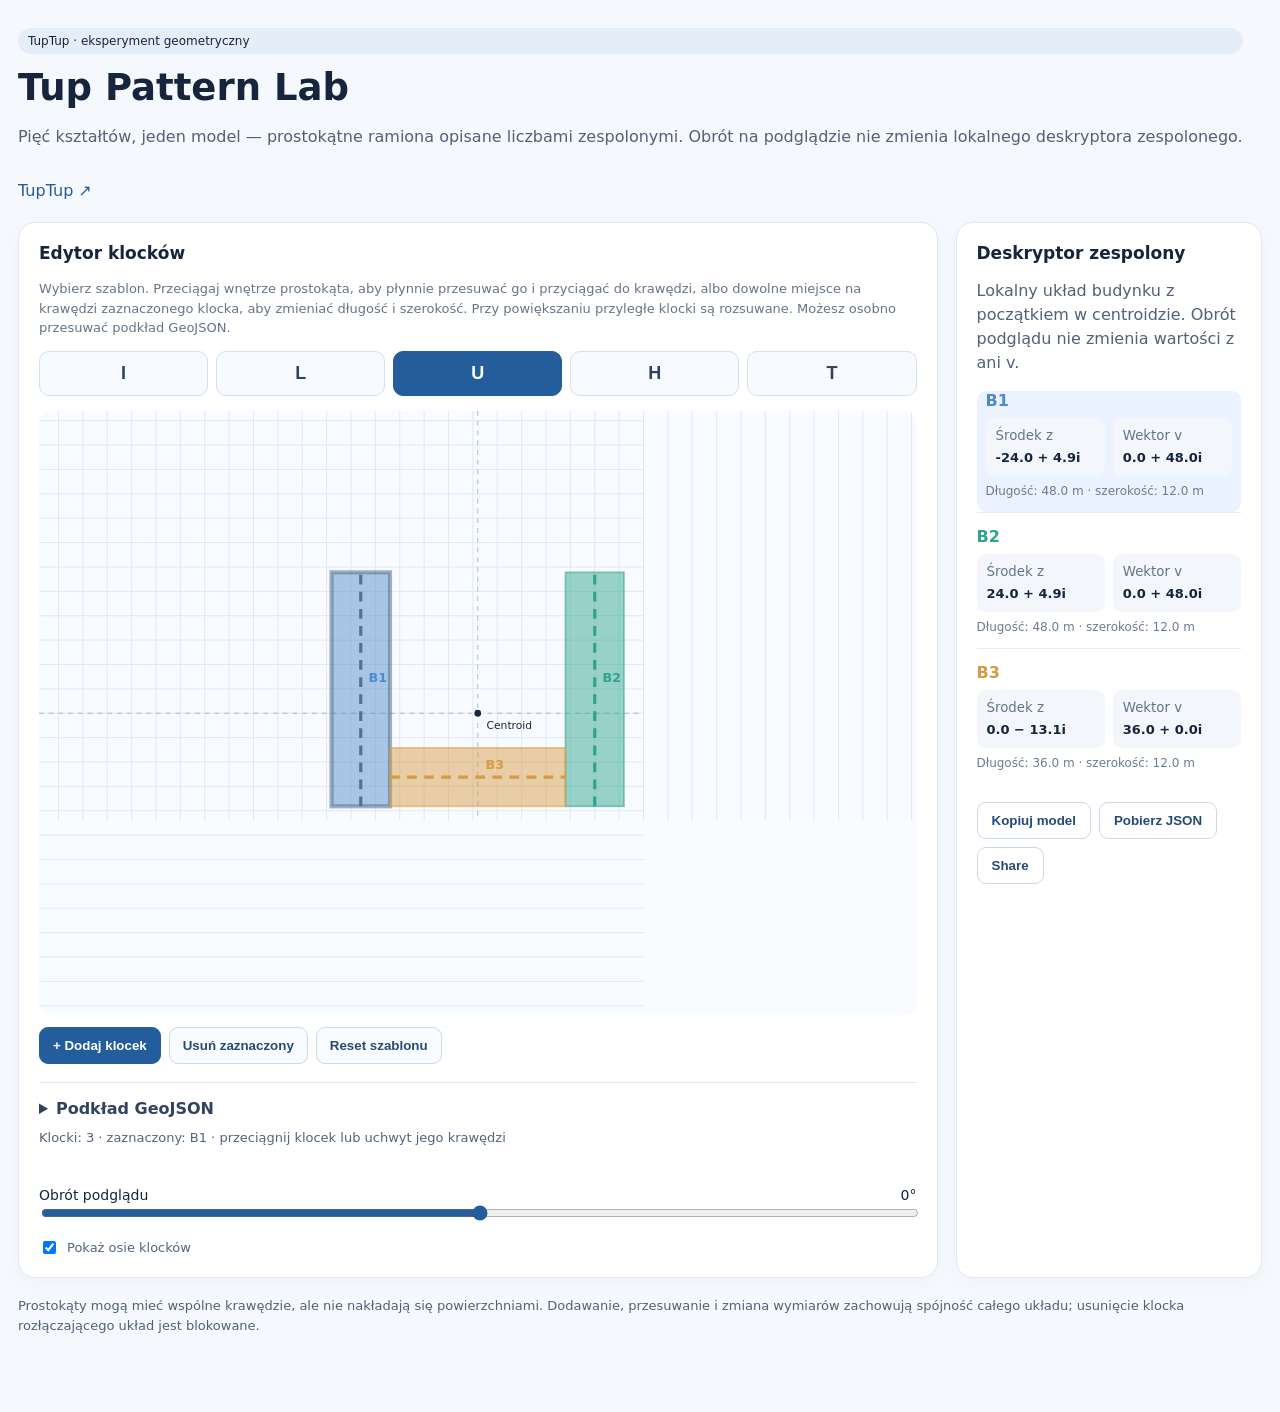
==== commit c4481965: "Remove GeoJSON snapping while retaining draggable background" ====
--- a/pattern-lab/index.html
+++ b/pattern-lab/index.html
@@ -8,7 +8,7 @@
 </style></head><body><div class="wrap">
 <header><div><div class="tag">TupTup · eksperyment geometryczny</div><h1>Tup Pattern Lab</h1><p>Pięć kształtów, jeden model — prostokątne ramiona opisane liczbami zespolonymi. Obrót na podglądzie nie zmienia lokalnego deskryptora zespolonego.</p></div><a href="../">TupTup ↗</a></header>
 <div class="layout"><section class="card"><h2>Edytor klocków</h2>
-<p class="help">Wybierz szablon. Przeciągaj wnętrze prostokąta, aby płynnie przesuwać go i przyciągać do krawędzi, albo dowolne miejsce na krawędzi zaznaczonego klocka, aby zmieniać długość i szerokość. Przy powiększaniu przyległe klocki są rozsuwane. Możesz włączyć przyciąganie do obrysu GeoJSON i osobno przesuwać podkład.</p>
+<p class="help">Wybierz szablon. Przeciągaj wnętrze prostokąta, aby płynnie przesuwać go i przyciągać do krawędzi, albo dowolne miejsce na krawędzi zaznaczonego klocka, aby zmieniać długość i szerokość. Przy powiększaniu przyległe klocki są rozsuwane. Możesz osobno przesuwać podkład GeoJSON.</p>
 <div class="tabs" id="tabs"></div>
 <svg id="scene" viewBox="0 0 900 620" role="img" aria-label="Edytor rzutu budynku: przeciągaj klocki"></svg>
 <div class="toolrow"><button class="primary" id="add">+ Dodaj klocek</button><button id="remove">Usuń zaznaczony</button><button id="reset">Reset szablonu</button></div>
@@ -17,7 +17,7 @@
 <textarea id="geo-input" spellcheck="false" placeholder='Wklej tutaj GeoJSON…'></textarea>
 <div class="toolrow"><button id="geo-load">Wczytaj podkład</button><button id="geo-clear">Usuń podkład</button></div>
 <label class="check"><input type="checkbox" id="geo-visible" checked> Pokaż podkład</label>
-<label class="check"><input type="checkbox" id="geo-snap" checked> Przyciągaj klocki do GeoJSON (1 m)</label>
+
 <label class="check"><input type="checkbox" id="geo-move"> Przesuwaj podkład myszą (tryb podkładu)</label>
 <div class="geo-hint" id="geo-status" aria-live="polite">Brak podkładu.</div>
 </details><div class="selection" id="selection"></div><div class="status" id="status" aria-live="polite"></div>
@@ -36,7 +36,7 @@
 T:[[-6,-24,12,36],[-30,12,60,12]]
 };
 const colors=['#4f8bc9','#2ea38d','#d59b45','#9565bc','#d67c83','#47a5b6','#8b9c4a'];
-let blocks=[],selected=null,nextId=1,shape='U',angle=0,axes=true,drag=null,scale=3,geoRings=[],geoVisible=true,geoSnap=true,geoMove=false,geoOffset={x:0,y:0};
+let blocks=[],selected=null,nextId=1,shape='U',angle=0,axes=true,drag=null,scale=3,geoRings=[],geoVisible=true,geoMove=false,geoOffset={x:0,y:0};
 const svg=document.getElementById('scene');
 const fmt=n=>(Math.abs(n)<.05?0:n).toFixed(1);
 const complex=(x,y)=>fmt(x)+(y<-.05?' − ':' + ')+fmt(Math.abs(y))+'i';
@@ -115,38 +115,10 @@
 return result;
 }
 function geoBounds(){return geoRings.flat().map(p=>({x:p.x+geoOffset.x,y:p.y+geoOffset.y}));}
-function geoSnapRect(candidate,others,edge){
-if(!geoSnap||!geoVisible||!geoRings.length)return candidate;
-const tol=1,segments=[];
-for(const ring of geoRings)for(let i=0;i<ring.length;i++){
-const a=ring[i],b=ring[(i+1)%ring.length];
-segments.push([{x:a.x+geoOffset.x,y:a.y+geoOffset.y},{x:b.x+geoOffset.x,y:b.y+geoOffset.y}]);
-}
-const results=[{...candidate}];
-for(const [a,b] of segments){
-if(Math.abs(a.x-b.x)<0.15){
-const x=(a.x+b.x)/2,min=Math.min(a.y,b.y),max=Math.max(a.y,b.y);
-if(Math.min(candidate.y+candidate.h,max)-Math.max(candidate.y,min)<=0)continue;
-for(const side of ['w','e']){if(edge&&edge!==side)continue;const current=side==='w'?candidate.x:candidate.x+candidate.w,d=x-current;if(Math.abs(d)>tol)continue;
-const next={...candidate};if(edge==='w'){next.x+=d;next.w-=d;}else if(edge==='e')next.w+=d;else next.x+=d;
-if(next.w>=4&&valid([...others,next]))results.push(next);
-}
-}
-if(Math.abs(a.y-b.y)<0.15){
-const y=(a.y+b.y)/2,min=Math.min(a.x,b.x),max=Math.max(a.x,b.x);
-if(Math.min(candidate.x+candidate.w,max)-Math.max(candidate.x,min)<=0)continue;
-for(const side of ['s','n']){if(edge&&edge!==side)continue;const current=side==='s'?candidate.y:candidate.y+candidate.h,d=y-current;if(Math.abs(d)>tol)continue;
-const next={...candidate};if(edge==='s'){next.y+=d;next.h-=d;}else if(edge==='n')next.h+=d;else next.y+=d;
-if(next.h>=4&&valid([...others,next]))results.push(next);
-}
-}
-}
-return results.length>1?results.slice(1).sort((a,b)=>Math.abs(a.x-candidate.x)+Math.abs(a.y-candidate.y)+Math.abs(a.w-candidate.w)+Math.abs(a.h-candidate.h)-Math.abs(b.x-candidate.x)-Math.abs(b.y-candidate.y)-Math.abs(b.w-candidate.w)-Math.abs(b.h-candidate.h))[0]:candidate;
-}
 document.getElementById('geo-load').onclick=()=>{try{const rings=parseGeoJSON(document.getElementById('geo-input').value);geoRings=rings;geoOffset={x:0,y:0};geoVisible=true;document.getElementById('geo-visible').checked=true;document.getElementById('geo-status').textContent='Wczytano '+rings.length+' pierścieni. Podkład wycentrowany względem centroidu budynku.';draw();}catch(e){document.getElementById('geo-status').textContent='Błąd: '+e.message;}};
 document.getElementById('geo-clear').onclick=()=>{geoRings=[];geoOffset={x:0,y:0};document.getElementById('geo-input').value='';document.getElementById('geo-status').textContent='Brak podkładu.';draw();};
 document.getElementById('geo-visible').onchange=e=>{geoVisible=e.target.checked;draw();};
-document.getElementById('geo-snap').onchange=e=>{geoSnap=e.target.checked;};
+
 document.getElementById('geo-move').onchange=e=>{geoMove=e.target.checked;svg.style.cursor=geoMove?'move':'default';document.getElementById('geo-status').textContent=geoMove?'Przeciągnij puste miejsce na obszarze roboczym, aby przesunąć podkład.':'Tryb edycji klocków.';};
 function draw(){
 const c=drag?.frame?.center||centroid(),a=angle*Math.PI/180,cs=Math.cos(a),sn=Math.sin(a);
@@ -205,14 +177,14 @@
 case 's':candidate.h=Math.max(min,snap(original.h-deltaY));candidate.y=original.y+original.h-candidate.h;break;
 }
 const direct=drag.startBlocks.map(v=>v.id===b.id?candidate:{...v});
-let updated=valid(direct)?direct:resizeWithPush(drag.startBlocks,b.id,drag.edge,candidate);if(updated){const current=updated.find(v=>v.id===b.id),snapped=geoSnapRect(current,updated.filter(v=>v.id!==b.id),drag.edge);if(snapped!==current){const adjusted=updated.map(v=>v.id===b.id?snapped:v);if(valid(adjusted))updated=adjusted;}}
+const updated=valid(direct)?direct:resizeWithPush(drag.startBlocks,b.id,drag.edge,candidate);
 if(updated){blocks=updated;notice('');render();}else notice('Nie można zmienić wymiaru bez rozłączenia lub nałożenia klocków.');
 return;
 }
 if(!others.length)return;
 const tx=p.x-drag.dx,ty=p.y-drag.dy;
 const opts=candidates(b,others,tx,ty);
-if(opts.length){const best=opts[0],snapped=geoSnapRect({...b,x:best.x,y:best.y},others,null);b.x=snapped.x;b.y=snapped.y;notice('');render();}
+if(opts.length){const best=opts[0];b.x=best.x;b.y=best.y;notice('');render();}
 else notice('Brak położenia zachowującego spójność klocków.');
 });
 function endDrag(){if(!drag)return;drag=null;svg.classList.remove('dragging');render();}
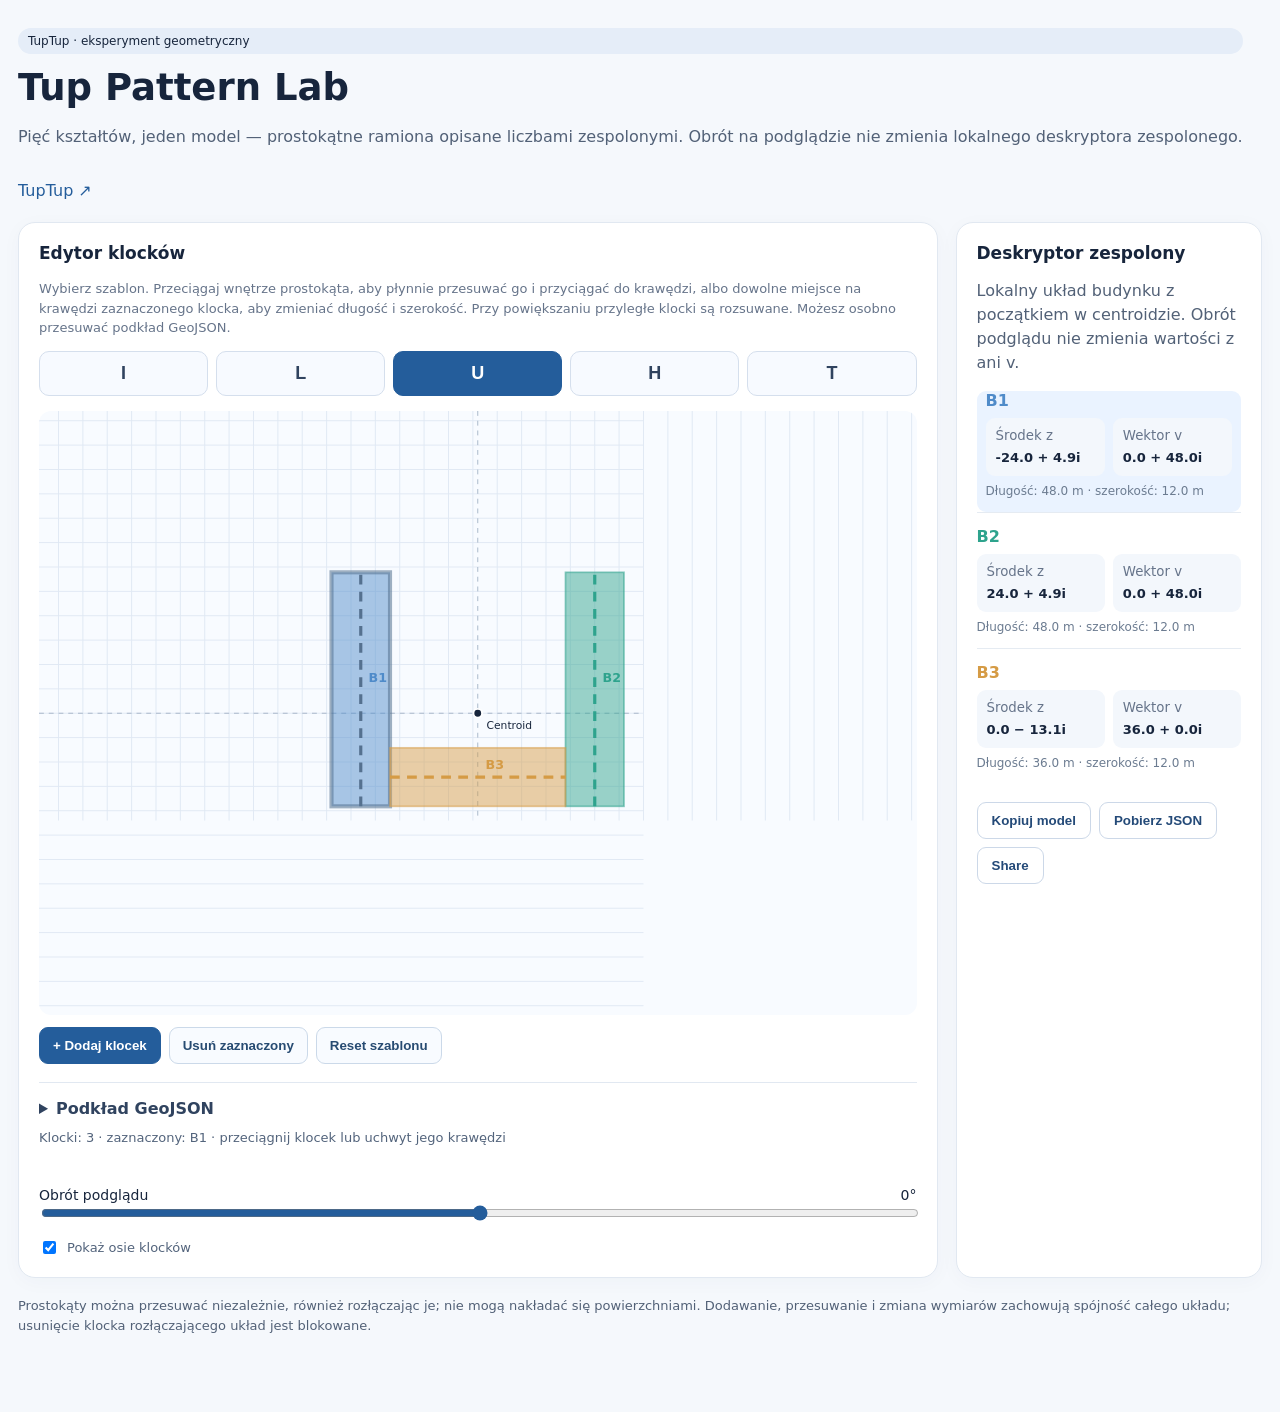
==== commit 4868ad25: "Decouple rectangle dragging from neighboring blocks and adjacency snapping" ====
--- a/pattern-lab/index.html
+++ b/pattern-lab/index.html
@@ -26,7 +26,7 @@
 <label class="check"><input id="axes" type="checkbox" checked> Pokaż osie klocków</label>
 </section><section class="card"><h2>Deskryptor zespolony</h2><p>Lokalny układ budynku z początkiem w centroidzie. Obrót podglądu nie zmienia wartości z ani v.</p>
 <div id="values"></div><div class="actions"><button class="btn" id="copy">Kopiuj model</button><button class="btn" id="json">Pobierz JSON</button><button class="btn" id="share">Share</button></div></section></div>
-<p class="foot">Prostokąty mogą mieć wspólne krawędzie, ale nie nakładają się powierzchniami. Dodawanie, przesuwanie i zmiana wymiarów zachowują spójność całego układu; usunięcie klocka rozłączającego układ jest blokowane.</p>
+<p class="foot">Prostokąty można przesuwać niezależnie, również rozłączając je; nie mogą nakładać się powierzchniami. Dodawanie, przesuwanie i zmiana wymiarów zachowują spójność całego układu; usunięcie klocka rozłączającego układ jest blokowane.</p>
 <script>
 const templates={
 I:[[-6,-24,12,48]],
@@ -36,13 +36,13 @@
 T:[[-6,-24,12,36],[-30,12,60,12]]
 };
 const colors=['#4f8bc9','#2ea38d','#d59b45','#9565bc','#d67c83','#47a5b6','#8b9c4a'];
-let blocks=[],selected=null,nextId=1,shape='U',angle=0,axes=true,drag=null,scale=3,geoRings=[],geoVisible=true,geoMove=false,geoOffset={x:0,y:0};
+let blocks=[],selected=null,nextId=1,shape='U',angle=0,axes=true,drag=null,scale=3,geoRings=[],geoVisible=true,geoMove=false,geoOffset={x:0,y:0},viewCenter=null,viewScale=null;
 const svg=document.getElementById('scene');
 const fmt=n=>(Math.abs(n)<.05?0:n).toFixed(1);
 const complex=(x,y)=>fmt(x)+(y<-.05?' − ':' + ')+fmt(Math.abs(y))+'i';
 const eps=1e-6;
 function rect(x,y,w,h){return {id:nextId++,x,y,w,h};}
-function load(name){shape=name;nextId=1;blocks=templates[name].map(p=>rect(...p));selected=blocks[0].id;drag=null;notice('');render();}
+function load(name){shape=name;nextId=1;blocks=templates[name].map(p=>rect(...p));selected=blocks[0].id;drag=null;viewCenter=centroid();viewScale=null;notice('');render();}
 function overlap(a,b){return Math.min(a.x+a.w,b.x+b.w)-Math.max(a.x,b.x)>eps&&Math.min(a.y+a.h,b.y+b.h)-Math.max(a.y,b.y)>eps;}
 function adjacent(a,b){const v=Math.min(a.y+a.h,b.y+b.h)-Math.max(a.y,b.y),h=Math.min(a.x+a.w,b.x+b.w)-Math.max(a.x,b.x);
 return (v>eps&&(Math.abs(a.x+a.w-b.x)<eps||Math.abs(b.x+b.w-a.x)<eps))||(h>eps&&(Math.abs(a.y+a.h-b.y)<eps||Math.abs(b.y+b.h-a.y)<eps));}
@@ -115,17 +115,17 @@
 return result;
 }
 function geoBounds(){return geoRings.flat().map(p=>({x:p.x+geoOffset.x,y:p.y+geoOffset.y}));}
-document.getElementById('geo-load').onclick=()=>{try{const rings=parseGeoJSON(document.getElementById('geo-input').value);geoRings=rings;geoOffset={x:0,y:0};geoVisible=true;document.getElementById('geo-visible').checked=true;document.getElementById('geo-status').textContent='Wczytano '+rings.length+' pierścieni. Podkład wycentrowany względem centroidu budynku.';draw();}catch(e){document.getElementById('geo-status').textContent='Błąd: '+e.message;}};
-document.getElementById('geo-clear').onclick=()=>{geoRings=[];geoOffset={x:0,y:0};document.getElementById('geo-input').value='';document.getElementById('geo-status').textContent='Brak podkładu.';draw();};
+document.getElementById('geo-load').onclick=()=>{try{const rings=parseGeoJSON(document.getElementById('geo-input').value);geoRings=rings;geoOffset={x:0,y:0},viewCenter=null,viewScale=null;geoVisible=true;document.getElementById('geo-visible').checked=true;document.getElementById('geo-status').textContent='Wczytano '+rings.length+' pierścieni. Podkład wycentrowany względem centroidu budynku.';draw();}catch(e){document.getElementById('geo-status').textContent='Błąd: '+e.message;}};
+document.getElementById('geo-clear').onclick=()=>{geoRings=[];geoOffset={x:0,y:0},viewCenter=null,viewScale=null;document.getElementById('geo-input').value='';document.getElementById('geo-status').textContent='Brak podkładu.';draw();};
 document.getElementById('geo-visible').onchange=e=>{geoVisible=e.target.checked;draw();};
 
 document.getElementById('geo-move').onchange=e=>{geoMove=e.target.checked;svg.style.cursor=geoMove?'move':'default';document.getElementById('geo-status').textContent=geoMove?'Przeciągnij puste miejsce na obszarze roboczym, aby przesunąć podkład.':'Tryb edycji klocków.';};
 function draw(){
-const c=drag?.frame?.center||centroid(),a=angle*Math.PI/180,cs=Math.cos(a),sn=Math.sin(a);
+const c=viewCenter||centroid(),a=angle*Math.PI/180,cs=Math.cos(a),sn=Math.sin(a);
 const points=blocks.flatMap(b=>[[b.x,b.y],[b.x+b.w,b.y],[b.x+b.w,b.y+b.h],[b.x,b.y+b.h]].map(([x,y])=>{x-=c.x;y-=c.y;return [x*cs-y*sn,x*sn+y*cs];}));
 const overlayPoints=geoVisible?geoBounds().map(p=>[p.x*cs-p.y*sn,p.x*sn+p.y*cs]):[];
 const extent=Math.max(40,...points.concat(overlayPoints).flatMap(p=>[Math.abs(p[0])*1.15,Math.abs(p[1])*1.15]));
-scale=drag?.frame?.scale||Math.min(5,275/extent);
+scale=viewScale??Math.min(5,275/extent);if(viewScale===null)viewScale=scale;
 let parts=[];
 for(let x=20;x<900;x+=25)parts.push('<line x1="'+x+'" y1="0" x2="'+x+'" y2="420" stroke="#e1e9f4"/>');
 for(let y=10;y<620;y+=25)parts.push('<line x1="0" y1="'+y+'" x2="620" y2="'+y+'" stroke="#e1e9f4"/>');
@@ -162,7 +162,7 @@
 function point(e,frame){const r=svg.getBoundingClientRect(),sx=(e.clientX-r.left)*900/r.width,sy=(e.clientY-r.top)*620/r.height,c=frame?.center||centroid(),zoom=frame?.scale||scale,x=(sx-450)/zoom,y=-(sy-310)/zoom,a=-(frame?.angle??angle)*Math.PI/180;return {x:x*Math.cos(a)-y*Math.sin(a)+c.x,y:x*Math.sin(a)+y*Math.cos(a)+c.y};}
 svg.addEventListener('dragstart',e=>e.preventDefault());
 svg.addEventListener('selectstart',e=>e.preventDefault());
-svg.addEventListener('pointerdown',e=>{e.preventDefault();const id=Number(e.target.getAttribute('data-id'));if(geoMove&&geoRings.length&&!id){const frame={center:centroid(),scale,angle};drag={mode:'geo',frame,start:point(e,frame),offset:{...geoOffset}};svg.setPointerCapture(e.pointerId);return;}if(!id)return;const b=blocks.find(v=>v.id===id);selected=id;const frame={center:centroid(),scale,angle};const p=point(e,frame),edge=e.target.getAttribute('data-resize');
+svg.addEventListener('pointerdown',e=>{e.preventDefault();const id=Number(e.target.getAttribute('data-id'));if(geoMove&&geoRings.length&&!id){const frame={center:viewCenter||centroid(),scale,angle};drag={mode:'geo',frame,start:point(e,frame),offset:{...geoOffset}};svg.setPointerCapture(e.pointerId);return;}if(!id)return;const b=blocks.find(v=>v.id===id);selected=id;const frame={center:viewCenter||centroid(),scale,angle};const p=point(e,frame),edge=e.target.getAttribute('data-resize');
 drag={id,frame,start:p,original:{...b},startBlocks:blocks.map(v=>({...v})),mode:edge?'resize':'move',edge,dx:p.x-b.x,dy:p.y-b.y};
 svg.setPointerCapture(e.pointerId);svg.classList.add('dragging');notice('');render();});
 svg.addEventListener('pointermove',e=>{if(!drag)return;const p=point(e,drag.frame);if(drag.mode==='geo'){geoOffset={x:drag.offset.x+p.x-drag.start.x,y:drag.offset.y+p.y-drag.start.y};draw();return;}const b=blocks.find(v=>v.id===drag.id),others=blocks.filter(v=>v.id!==b.id);
@@ -181,11 +181,10 @@
 if(updated){blocks=updated;notice('');render();}else notice('Nie można zmienić wymiaru bez rozłączenia lub nałożenia klocków.');
 return;
 }
-if(!others.length)return;
 const tx=p.x-drag.dx,ty=p.y-drag.dy;
-const opts=candidates(b,others,tx,ty);
-if(opts.length){const best=opts[0];b.x=best.x;b.y=best.y;notice('');render();}
-else notice('Brak położenia zachowującego spójność klocków.');
+const candidate={...b,x:tx,y:ty};
+if(!others.some(other=>overlap(candidate,other))){b.x=tx;b.y=ty;notice('');render();}
+else notice('Klocek nie może nachodzić na inny prostokąt.');
 });
 function endDrag(){if(!drag)return;drag=null;svg.classList.remove('dragging');render();}
 svg.addEventListener('pointerup',endDrag);svg.addEventListener('pointercancel',endDrag);svg.addEventListener('lostpointercapture',endDrag);
@@ -202,7 +201,7 @@
 const raw=decodeURIComponent(location.hash.slice(3)),parts=raw.split(';');
 if(parts.shift()!=='1'||parts.length<1||parts.length>100)throw Error('Nieprawidłowy format');
 const items=parts.map((p,i)=>{const a=p.split(',').map(Number);if(a.length!==5||a.some(n=>!Number.isFinite(n)||Math.abs(n)>100000))throw Error('Nieprawidłowe dane');const [x,y,vx,vy,width]=a;if(width<4||(Math.abs(vx)>1e-7)===(Math.abs(vy)>1e-7))throw Error('Nieprawidłowy wektor');const w=vx?Math.abs(vx):width,h=vy?Math.abs(vy):width;return {id:i+1,x:x-w/2,y:y-h/2,w,h};});
-if(!valid(items))throw Error('Układ nie jest spójny');blocks=items;nextId=items.length+1;selected=items[0].id;shape='custom';angle=0;render();notice('Wczytano układ z linku.');
+if(!valid(items))throw Error('Układ nie jest spójny');blocks=items;nextId=items.length+1;selected=items[0].id;shape='custom';angle=0;viewCenter=centroid();viewScale=null;render();notice('Wczytano układ z linku.');
 }
 function readPattern(){if(location.hash.startsWith('#p='))try{decodePattern();}catch(e){notice('Błąd linku: '+e.message);}}
 document.getElementById('share').onclick=async()=>{const u=new URL(location.href);u.hash='p='+encodeURIComponent(encodePattern());history.replaceState(null,'',u.href);try{if(navigator.share)await navigator.share({title:'Tup Pattern Lab',url:u.href});else await navigator.clipboard.writeText(u.href);notice('Link gotowy do udostępnienia.');}catch(e){if(e.name!=='AbortError')prompt('Skopiuj link:',u.href);}};
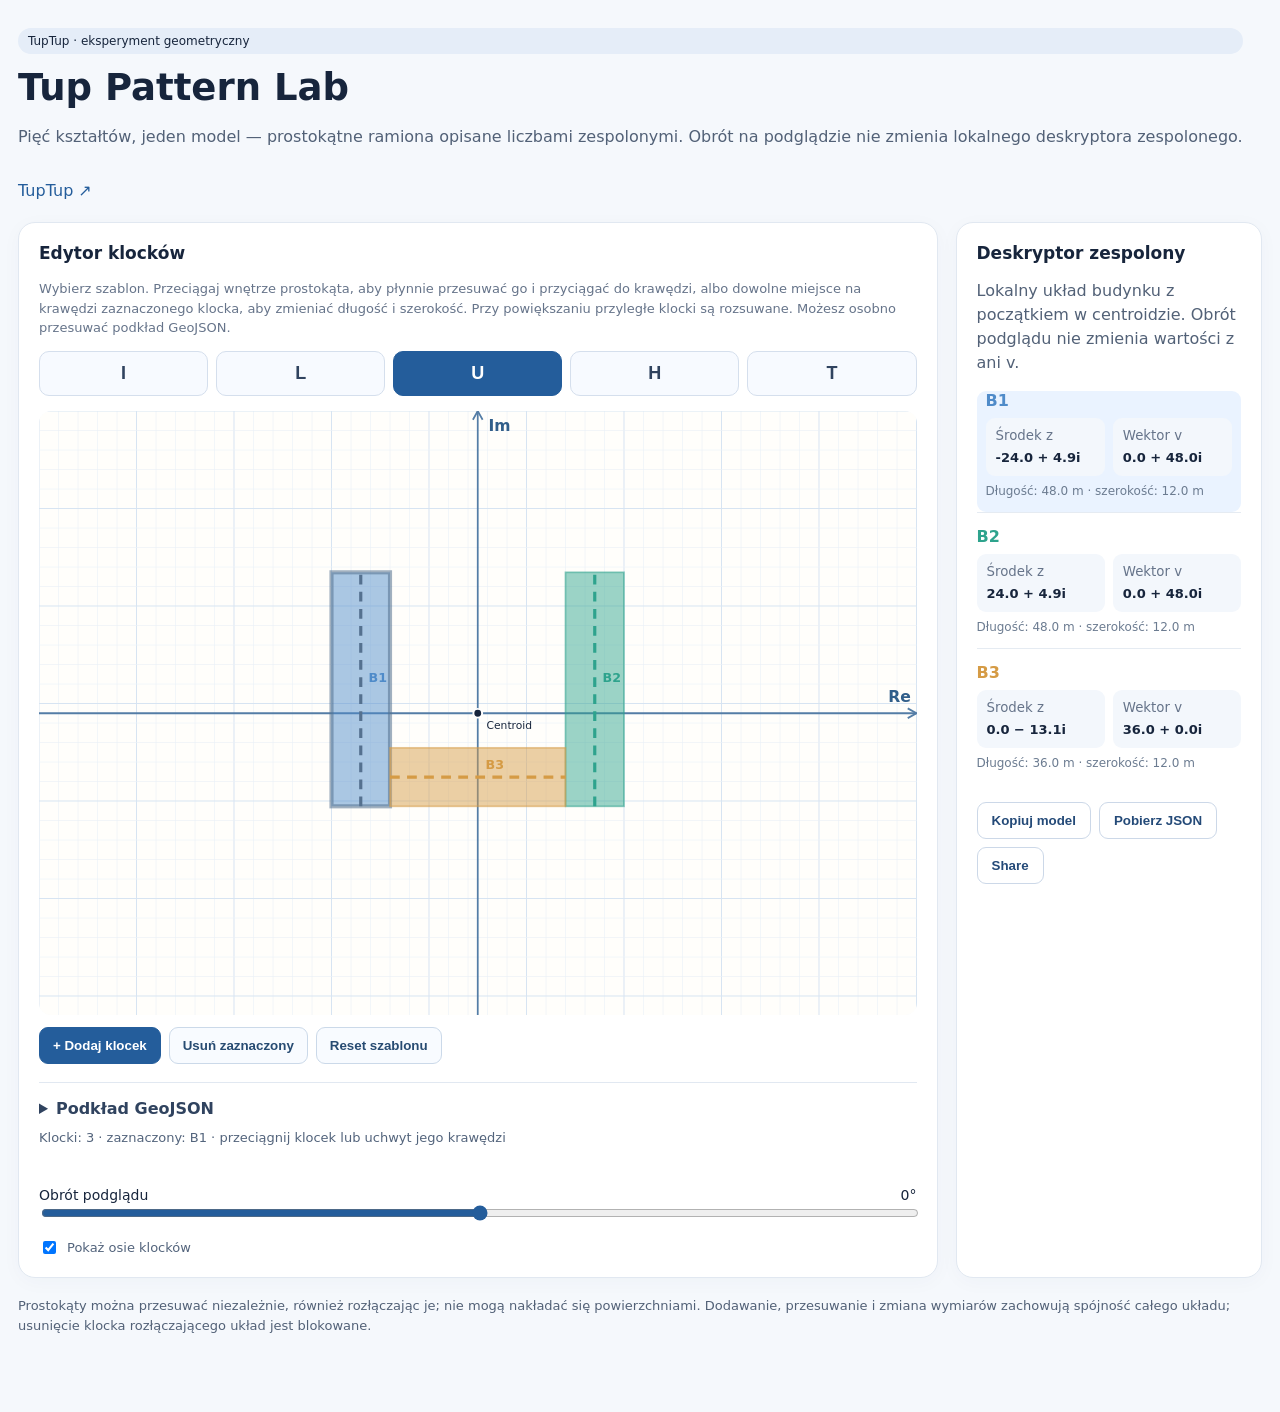
==== commit 4c291676: "Style editor as graph paper with Re and Im axes" ====
--- a/pattern-lab/index.html
+++ b/pattern-lab/index.html
@@ -127,9 +127,15 @@
 const extent=Math.max(40,...points.concat(overlayPoints).flatMap(p=>[Math.abs(p[0])*1.15,Math.abs(p[1])*1.15]));
 scale=viewScale??Math.min(5,275/extent);if(viewScale===null)viewScale=scale;
 let parts=[];
-for(let x=20;x<900;x+=25)parts.push('<line x1="'+x+'" y1="0" x2="'+x+'" y2="420" stroke="#e1e9f4"/>');
-for(let y=10;y<620;y+=25)parts.push('<line x1="0" y1="'+y+'" x2="620" y2="'+y+'" stroke="#e1e9f4"/>');
-parts.push('<line x1="450" y1="0" x2="450" y2="420" stroke="#aab9ca" stroke-dasharray="5 5"/><line x1="0" y1="310" x2="620" y2="310" stroke="#aab9ca" stroke-dasharray="5 5"/>');
+parts.push('<rect width="900" height="620" fill="#fffefb"/>');
+for(let x=0;x<=900;x+=20)parts.push('<line x1="'+x+'" y1="0" x2="'+x+'" y2="620" stroke="'+(x%100===0?'#d6e4f2':'#eaf1f8')+'" stroke-width="'+(x%100===0?1:.65)+'"/>');
+for(let y=0;y<=620;y+=20)parts.push('<line x1="0" y1="'+y+'" x2="900" y2="'+y+'" stroke="'+(y%100===0?'#d6e4f2':'#eaf1f8')+'" stroke-width="'+(y%100===0?1:.65)+'"/>');
+parts.push('<line x1="0" y1="310" x2="900" y2="310" stroke="#547da6" stroke-width="1.8"/>');
+parts.push('<line x1="450" y1="0" x2="450" y2="620" stroke="#547da6" stroke-width="1.8"/>');
+parts.push('<path d="M891 305 L900 310 L891 315 M445 9 L450 0 L455 9" fill="none" stroke="#547da6" stroke-width="1.8"/>');
+parts.push('<text x="871" y="298" font-size="16" font-weight="700" fill="#315e8a">Re</text>');
+parts.push('<text x="461" y="20" font-size="16" font-weight="700" fill="#315e8a">Im</text>');
+parts.push('<circle cx="450" cy="310" r="3.5" fill="#315e8a"/>');
 parts.push('<g transform="translate(450 310) scale('+scale+' '+(-scale)+') rotate('+angle+') translate('+(-c.x)+' '+(-c.y)+')">');
 if(geoVisible&&geoRings.length){
 const paths=geoRings.map(r=>r.map((p,i)=>(i?'L':'M')+(p.x+geoOffset.x+c.x)+' '+(p.y+geoOffset.y+c.y)).join(' ')+' Z').join(' ');
@@ -182,8 +188,16 @@
 return;
 }
 const tx=p.x-drag.dx,ty=p.y-drag.dy;
-const candidate={...b,x:tx,y:ty};
-if(!others.some(other=>overlap(candidate,other))){b.x=tx;b.y=ty;notice('');render();}
+const options=[{x:tx,y:ty,d:Infinity}],range=1.5;
+for(const fixed of others){
+const v=Math.min(ty+b.h,fixed.y+fixed.h)-Math.max(ty,fixed.y);
+const u=Math.min(tx+b.w,fixed.x+fixed.w)-Math.max(tx,fixed.x);
+if(v>0)for(const x of [fixed.x-b.w,fixed.x+fixed.w])if(Math.abs(x-tx)<range)options.push({x,y:ty,d:Math.abs(x-tx)});
+if(u>0)for(const y of [fixed.y-b.h,fixed.y+fixed.h])if(Math.abs(y-ty)<range)options.push({x:tx,y,d:Math.abs(y-ty)});
+}
+options.sort((a,b)=>a.d-b.d);
+const chosen=options.find(o=>!others.some(f=>overlap({...b,x:o.x,y:o.y},f)));
+if(chosen){b.x=chosen.x;b.y=chosen.y;notice('');render();}
 else notice('Klocek nie może nachodzić na inny prostokąt.');
 });
 function endDrag(){if(!drag)return;drag=null;svg.classList.remove('dragging');render();}
